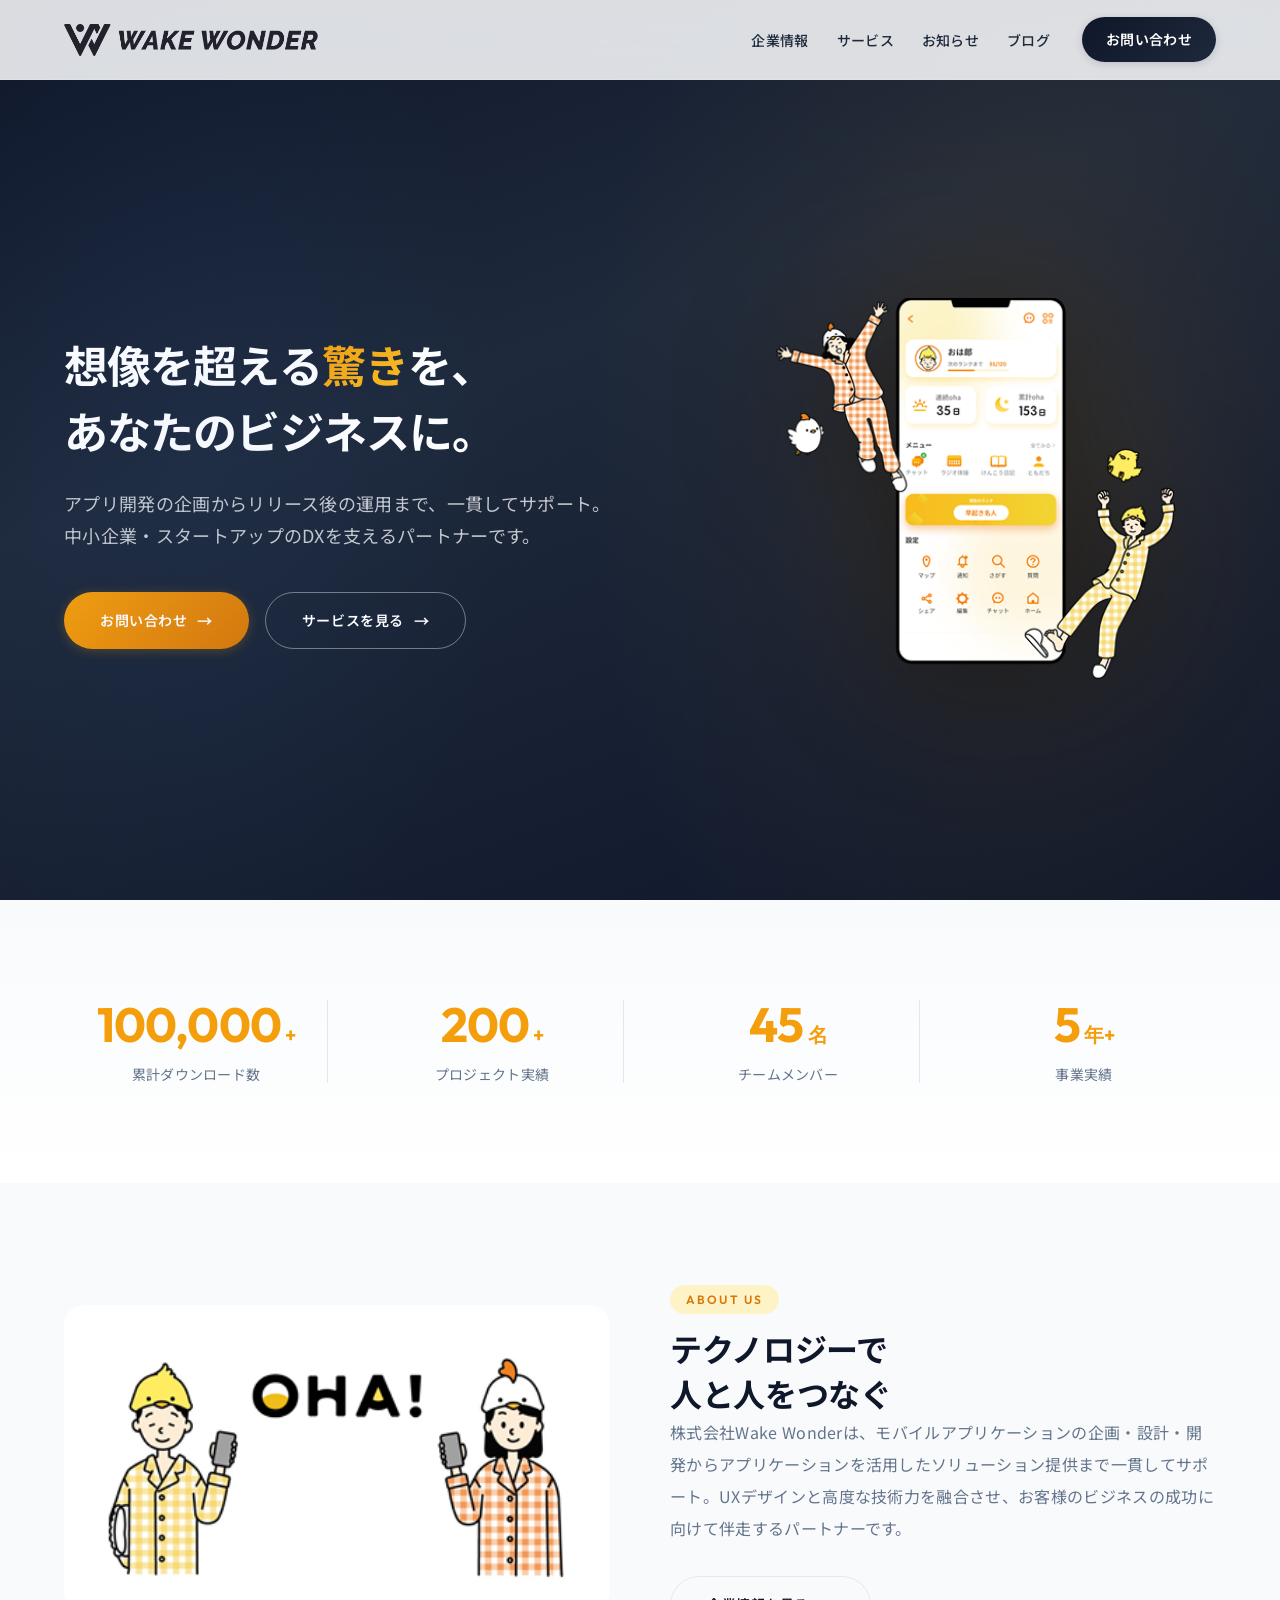
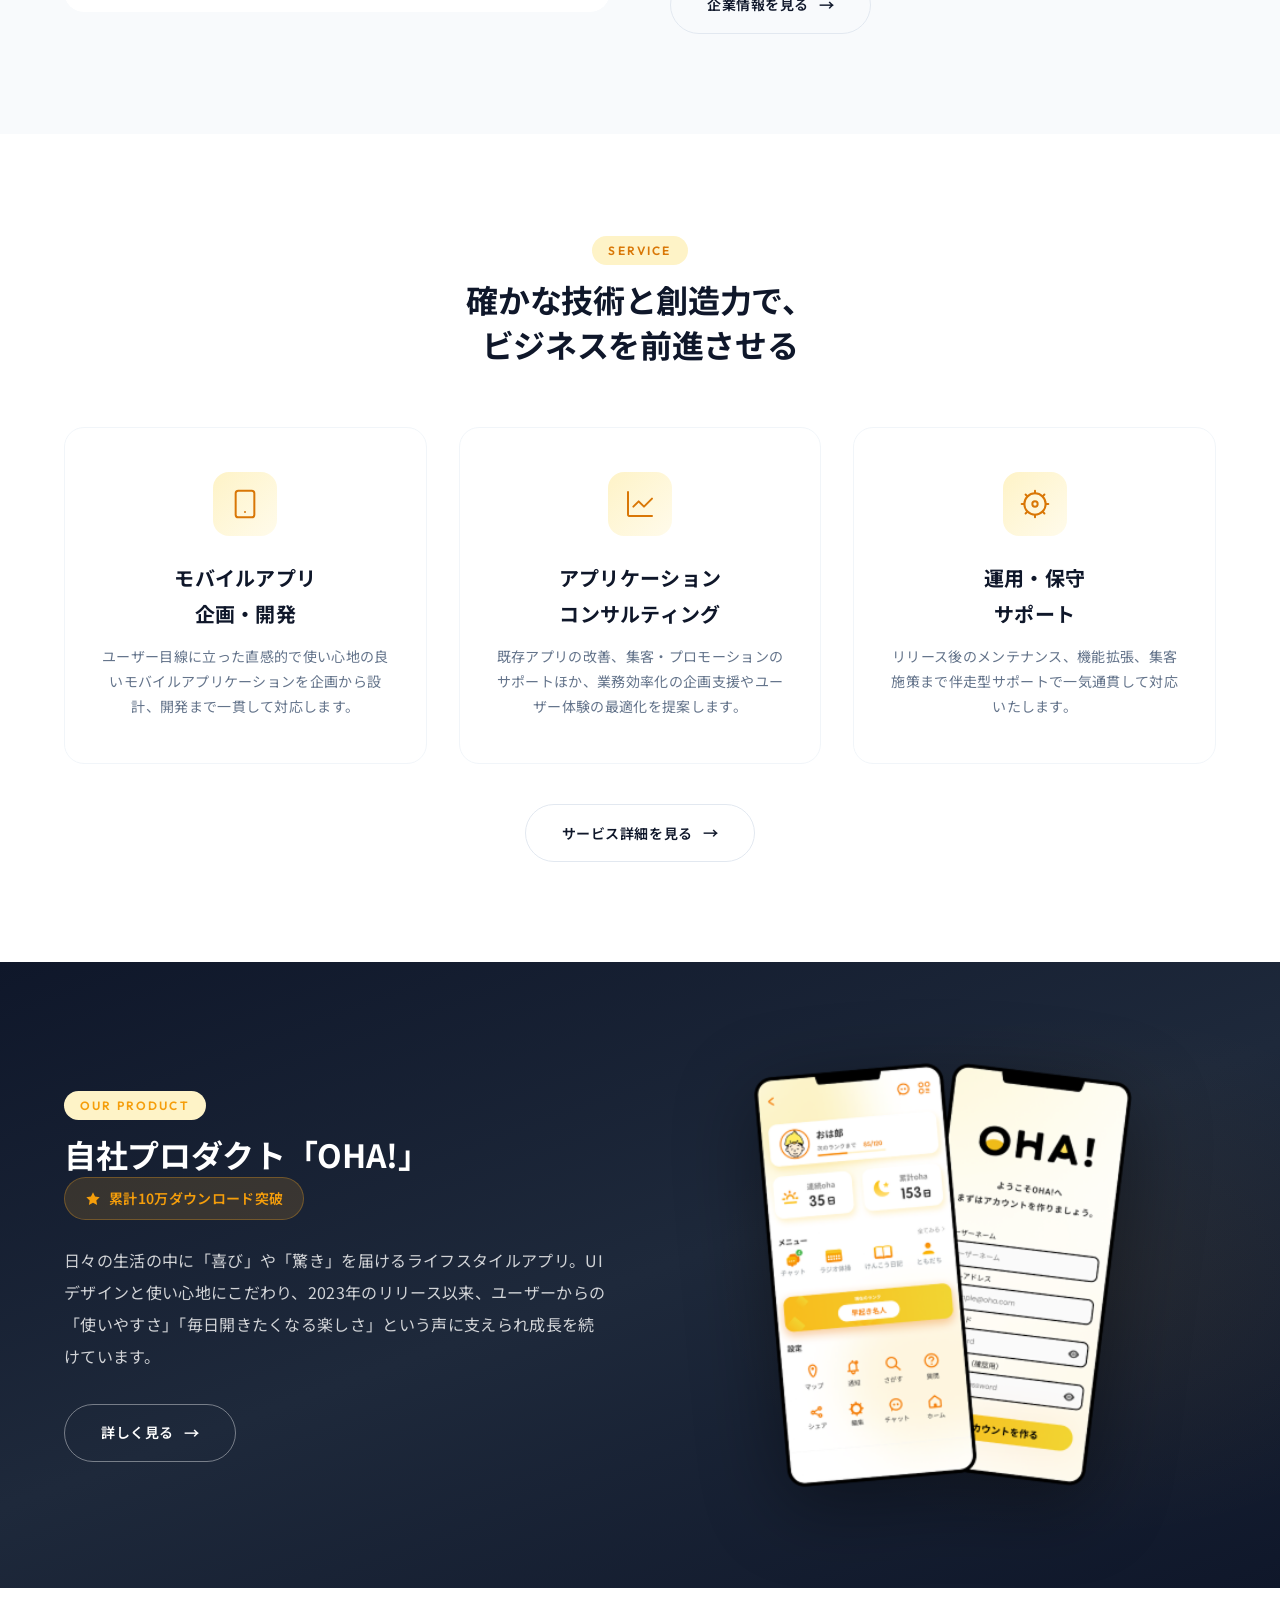
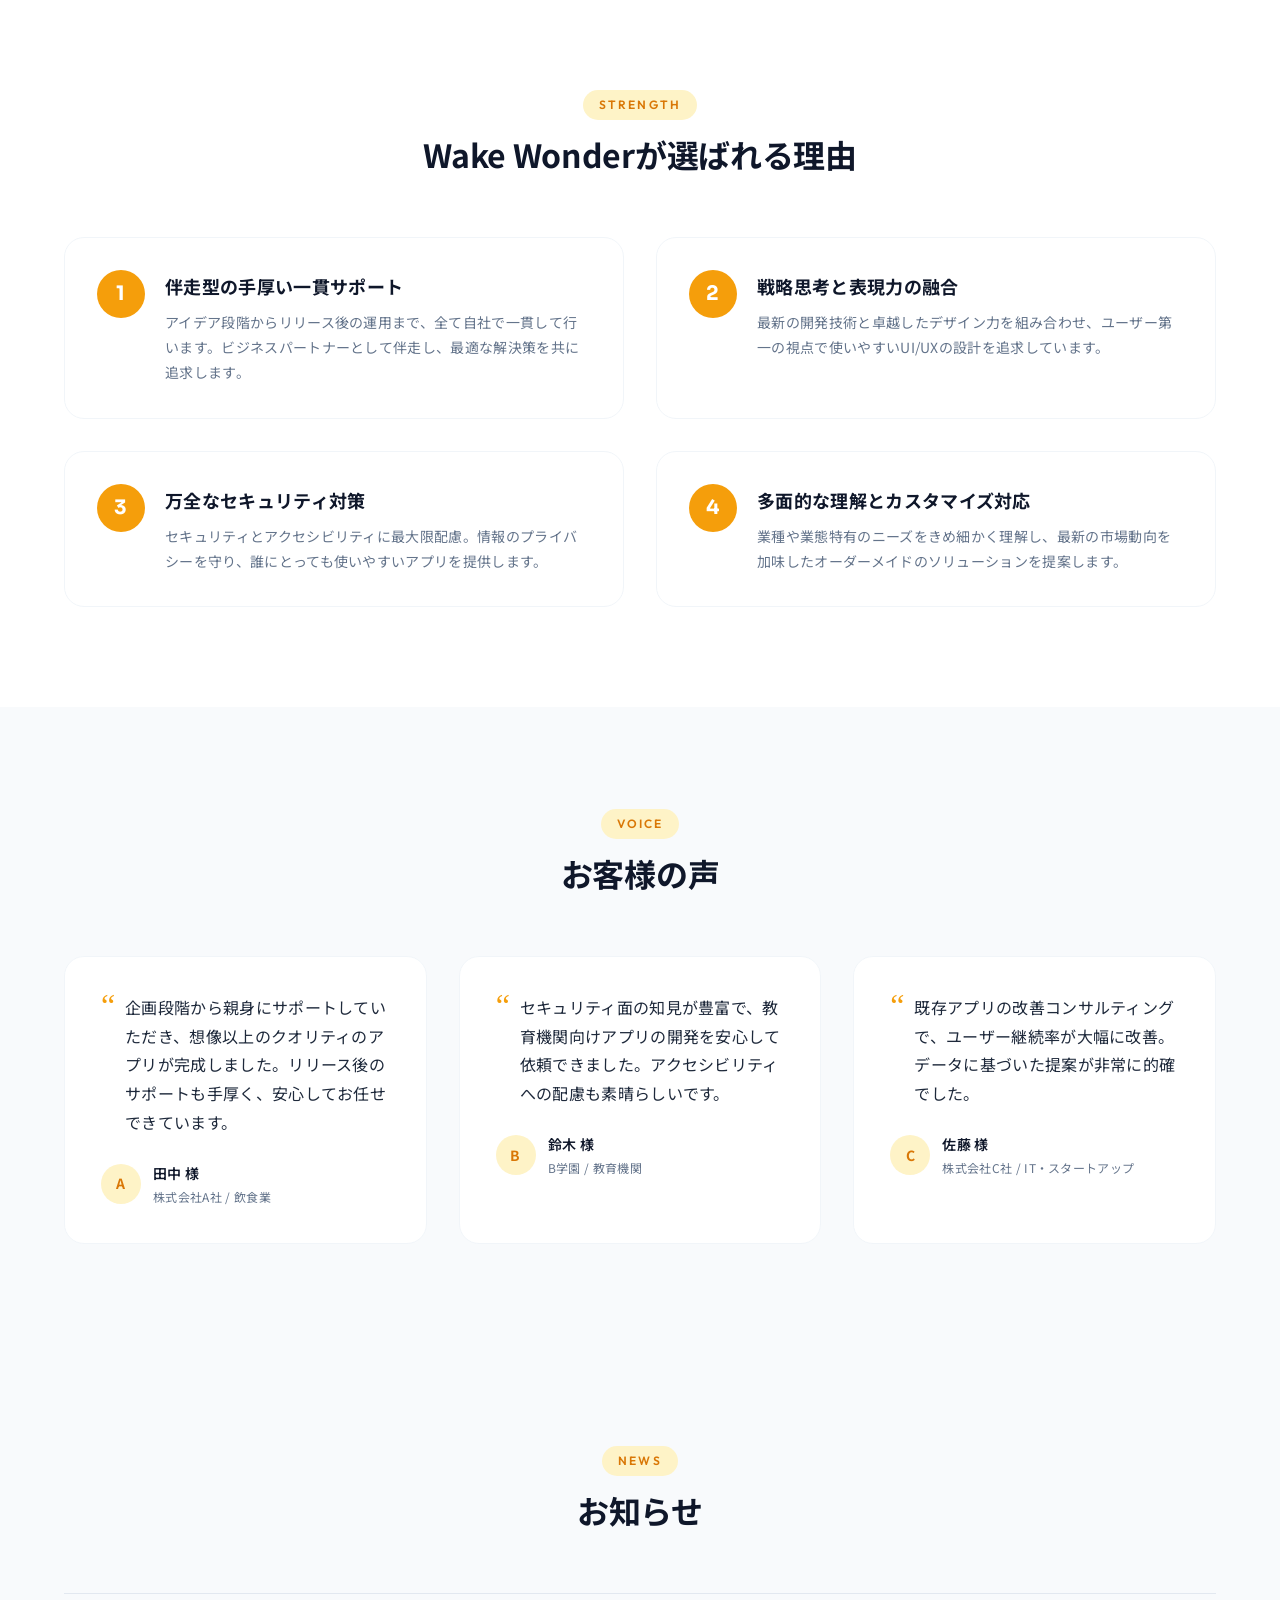
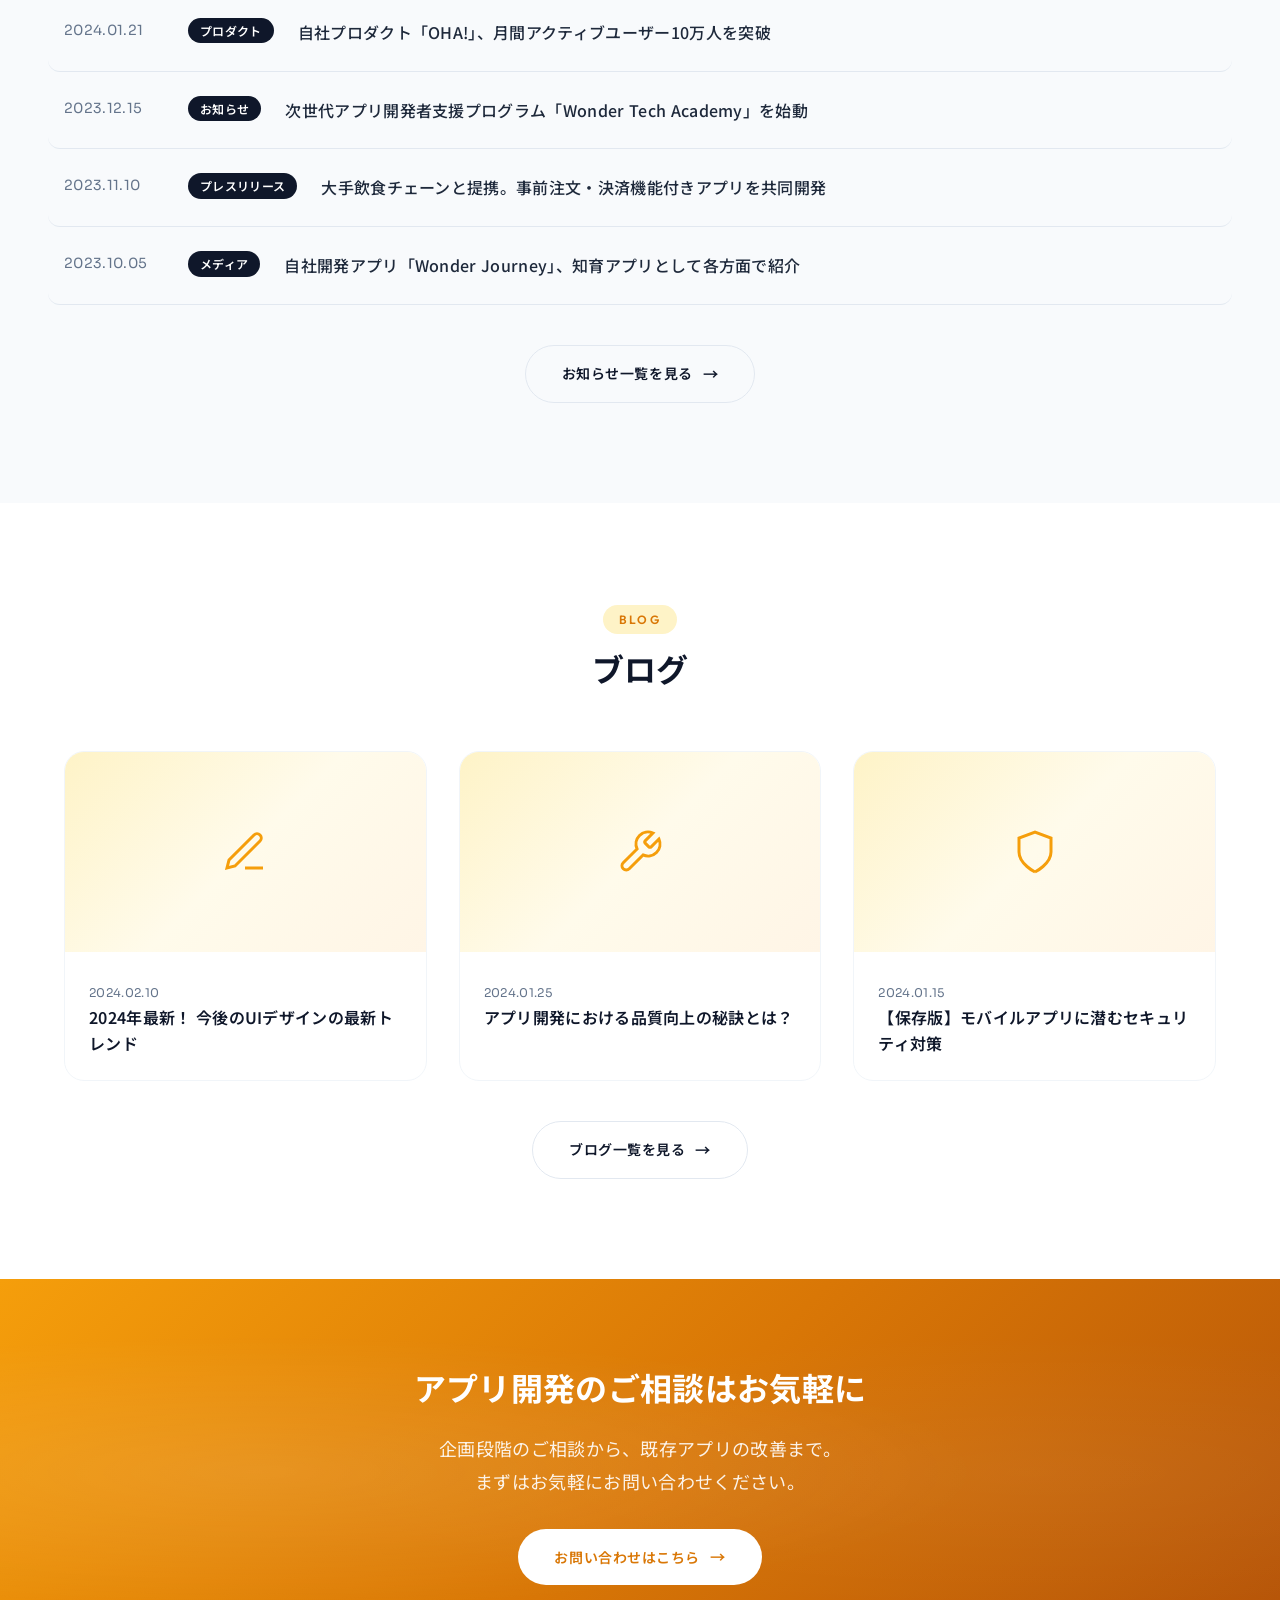
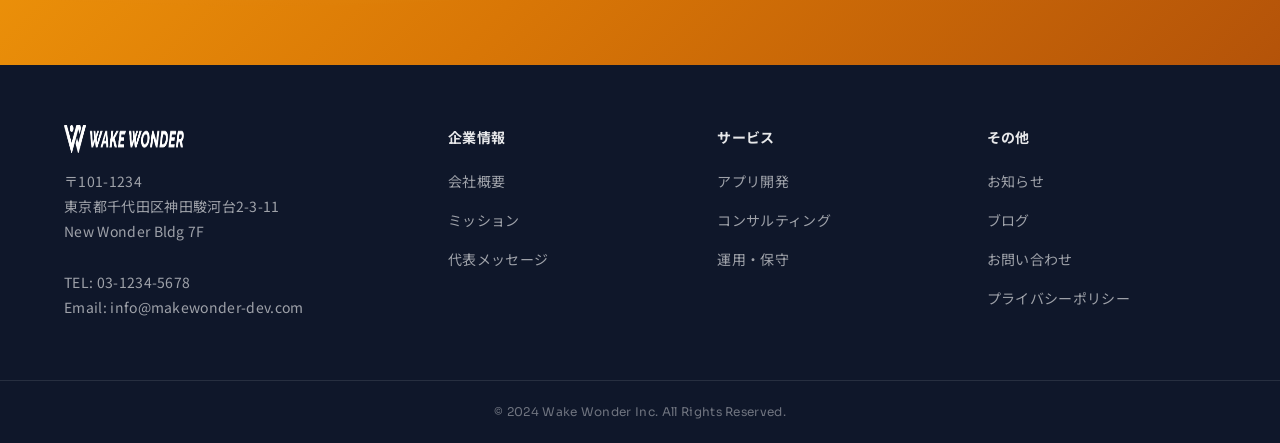
==== index.html @ 102b5c9b "Initial commit: Wake Wonder corporate site" ====
<!DOCTYPE html>
<html lang="ja">
<head>
  <meta charset="UTF-8">
  <meta name="viewport" content="width=device-width, initial-scale=1.0">
  <title>株式会社Wake Wonder | モバイルアプリの企画・開発・運用</title>
  <meta name="description" content="株式会社Wake Wonderは、UXデザインと高度な技術力を融合させ、モバイルアプリケーションの企画・開発・運用を一貫して提供します。">
  <link rel="preconnect" href="https://fonts.googleapis.com">
  <link rel="preconnect" href="https://fonts.gstatic.com" crossorigin>
  <link href="https://fonts.googleapis.com/css2?family=Outfit:wght@400;600;700&family=Sora:wght@400;600;700&family=Noto+Sans+JP:wght@400;500;700&display=swap" rel="stylesheet">
  <link rel="stylesheet" href="css/style.css">
  <link rel="icon" href="images/favicon.svg" type="image/svg+xml">
  <meta property="og:title" content="株式会社Wake Wonder | モバイルアプリの企画・開発・運用">
  <meta property="og:description" content="UXデザインと高度な技術力を融合させたモバイルアプリ開発で、ビジネスの成長と人々の暮らしに新しい価値を届けます。">
  <meta property="og:type" content="website">
  <meta property="og:image" content="images/og-image.png">
  <meta name="twitter:card" content="summary_large_image">
  <link rel="canonical" href="https://www.wakewonder.com/">
  <script type="application/ld+json">
  {
    "@context": "https://schema.org",
    "@type": "Organization",
    "name": "株式会社Wake Wonder",
    "url": "https://www.wakewonder.com",
    "logo": "https://www.wakewonder.com/images/logo.png",
    "address": {
      "@type": "PostalAddress",
      "streetAddress": "神田駿河台2-3-11 New Wonder Bldg 7F",
      "addressLocality": "千代田区",
      "addressRegion": "東京都",
      "postalCode": "101-1234",
      "addressCountry": "JP"
    },
    "telephone": "03-1234-5678",
    "email": "info@makewonder-dev.com",
    "foundingDate": "2018-04",
    "numberOfEmployees": "45"
  }
  </script>
</head>
<body>
  <div class="loading" id="loading"><div class="loading-spinner"></div></div>
  <a href="#main-content" class="skip-link">メインコンテンツへスキップ</a>

  <!-- Header -->
  <header class="header" id="header">
    <div class="header-inner">
      <a href="index.html" class="header-logo">
        <img src="images/logo.png" alt="Wake Wonder" width="120" height="32">
      </a>
      <nav class="header-nav" aria-label="メインナビゲーション">
        <ul class="header-nav__list">
          <li><a href="about.html" class="header-nav__link">企業情報</a></li>
          <li><a href="service.html" class="header-nav__link">サービス</a></li>
          <li><a href="news.html" class="header-nav__link">お知らせ</a></li>
          <li><a href="blog.html" class="header-nav__link">ブログ</a></li>
        </ul>
        <a href="contact.html" class="header-nav__contact">お問い合わせ</a>
      </nav>
      <button class="hamburger" id="hamburger" aria-label="メニューを開く" aria-expanded="false">
        <span></span>
        <span></span>
        <span></span>
      </button>
    </div>
  </header>

  <!-- Mobile Nav -->
  <div class="mobile-overlay" id="mobileOverlay"></div>
  <nav class="mobile-nav" id="mobileNav" role="navigation" aria-label="モバイルナビゲーション">
    <ul class="mobile-nav__list">
      <li><a href="index.html" class="mobile-nav__link">ホーム</a></li>
      <li><a href="about.html" class="mobile-nav__link">企業情報</a></li>
      <li><a href="service.html" class="mobile-nav__link">サービス</a></li>
      <li><a href="news.html" class="mobile-nav__link">お知らせ</a></li>
      <li><a href="blog.html" class="mobile-nav__link">ブログ</a></li>
    </ul>
    <a href="contact.html" class="mobile-nav__contact">お問い合わせ</a>
  </nav>

  <main id="main-content">
    <!-- Hero -->
    <section class="hero">
      <div class="hero-pattern"></div>
      <div class="hero-inner">
        <div class="hero-content">
          <h1 class="hero-catchcopy">
            想像を超える<span class="accent">驚き</span>を、<br class="pc-only">あなたのビジネスに。
          </h1>
          <p class="hero-description">
            アプリ開発の企画からリリース後の運用まで、一貫してサポート。<br class="pc-only">中小企業・スタートアップのDXを支えるパートナーです。
          </p>
          <div class="hero-buttons">
            <a href="contact.html" class="btn btn-primary btn-arrow">お問い合わせ</a>
            <a href="service.html" class="btn btn-outline btn-outline--white btn-arrow">サービスを見る</a>
          </div>
        </div>
        <div class="hero-visual">
          <img src="images/oha-app-screen.png" alt="OHA! アプリ画面" width="400" height="600" loading="eager">
        </div>
      </div>
    </section>

    <!-- Numbers Section -->
    <section class="numbers" aria-label="実績">
      <div class="container">
        <div class="numbers-grid fade-in">
          <div class="numbers-item">
            <div class="numbers-item__value" data-count="100000">0<span class="unit">+</span></div>
            <div class="numbers-item__label">累計ダウンロード数</div>
          </div>
          <div class="numbers-item">
            <div class="numbers-item__value" data-count="200">0<span class="unit">+</span></div>
            <div class="numbers-item__label">プロジェクト実績</div>
          </div>
          <div class="numbers-item">
            <div class="numbers-item__value" data-count="45">0<span class="unit">名</span></div>
            <div class="numbers-item__label">チームメンバー</div>
          </div>
          <div class="numbers-item">
            <div class="numbers-item__value" data-count="5">0<span class="unit">年+</span></div>
            <div class="numbers-item__label">事業実績</div>
          </div>
        </div>
      </div>
    </section>

    <!-- About Section -->
    <section class="section about-top" id="about">
      <div class="container">
        <div class="about-top__inner fade-in">
          <div class="about-top__image">
            <img src="images/oha-characters.png" alt="Wake Wonderチーム" width="560" height="400" loading="lazy">
          </div>
          <div class="about-top__content">
            <span class="section-label">About Us</span>
            <h2 class="section-title">テクノロジーで<br>人と人をつなぐ</h2>
            <p class="about-top__text">
              株式会社Wake Wonderは、モバイルアプリケーションの企画・設計・開発からアプリケーションを活用したソリューション提供まで一貫してサポート。UXデザインと高度な技術力を融合させ、お客様のビジネスの成功に向けて伴走するパートナーです。
            </p>
            <a href="about.html" class="btn btn-outline btn-arrow">企業情報を見る</a>
          </div>
        </div>
      </div>
    </section>

    <!-- Service Section -->
    <section class="section" id="service">
      <div class="container">
        <div class="section-header fade-in">
          <span class="section-label">Service</span>
          <h2 class="section-title">確かな技術と創造力で、<br>ビジネスを前進させる</h2>
        </div>
        <div class="service-cards fade-in">
          <div class="service-card">
            <div class="service-card__icon">
              <svg viewBox="0 0 24 24"><rect x="5" y="2" width="14" height="20" rx="2"/><line x1="12" y1="18" x2="12" y2="18.01"/></svg>
            </div>
            <h3 class="service-card__title">モバイルアプリ<br>企画・開発</h3>
            <p class="service-card__text">ユーザー目線に立った直感的で使い心地の良いモバイルアプリケーションを企画から設計、開発まで一貫して対応します。</p>
          </div>
          <div class="service-card">
            <div class="service-card__icon">
              <svg viewBox="0 0 24 24"><path d="M21 21H4.6c-.56 0-.84 0-1.05-.11a1 1 0 0 1-.44-.44C3 20.24 3 19.96 3 19.4V3"/><path d="m7 14 4-4 4 4 6-6"/></svg>
            </div>
            <h3 class="service-card__title">アプリケーション<br>コンサルティング</h3>
            <p class="service-card__text">既存アプリの改善、集客・プロモーションのサポートほか、業務効率化の企画支援やユーザー体験の最適化を提案します。</p>
          </div>
          <div class="service-card">
            <div class="service-card__icon">
              <svg viewBox="0 0 24 24"><path d="M12 20a8 8 0 1 0 0-16 8 8 0 0 0 0 16Z"/><path d="M12 14a2 2 0 1 0 0-4 2 2 0 0 0 0 4Z"/><path d="M12 2v2"/><path d="M12 20v2"/><path d="m4.93 4.93 1.41 1.41"/><path d="m17.66 17.66 1.41 1.41"/><path d="M2 12h2"/><path d="M20 12h2"/><path d="m6.34 17.66-1.41 1.41"/><path d="m19.07 4.93-1.41 1.41"/></svg>
            </div>
            <h3 class="service-card__title">運用・保守<br>サポート</h3>
            <p class="service-card__text">リリース後のメンテナンス、機能拡張、集客施策まで伴走型サポートで一気通貫して対応いたします。</p>
          </div>
        </div>
        <div class="page-cta fade-in">
          <a href="service.html" class="btn btn-outline btn-arrow">サービス詳細を見る</a>
        </div>
      </div>
    </section>

    <!-- Product Section (OHAI) -->
    <section class="section product" id="product">
      <div class="container">
        <div class="product-inner fade-in">
          <div class="product-content">
            <span class="section-label">Our Product</span>
            <h2 class="section-title section-title--white">自社プロダクト「OHA!」</h2>
            <div class="product-badge"><svg width="16" height="16" viewBox="0 0 24 24" fill="currentColor"><polygon points="12 2 15.09 8.26 22 9.27 17 14.14 18.18 21.02 12 17.77 5.82 21.02 7 14.14 2 9.27 8.91 8.26"/></svg> 累計10万ダウンロード突破</div>
            <p class="product-description">
              日々の生活の中に「喜び」や「驚き」を届けるライフスタイルアプリ。UIデザインと使い心地にこだわり、2023年のリリース以来、ユーザーからの「使いやすさ」「毎日開きたくなる楽しさ」という声に支えられ成長を続けています。
            </p>
            <a href="service.html" class="btn btn-outline btn-outline--white btn-arrow">詳しく見る</a>
          </div>
          <div class="product-visual">
            <img src="images/oha-app-screens.png" alt="OHA! アプリスクリーン" width="380" height="400" loading="lazy">
          </div>
        </div>
      </div>
    </section>

    <!-- Strength Section -->
    <section class="section" id="strength">
      <div class="container">
        <div class="section-header fade-in">
          <span class="section-label">Strength</span>
          <h2 class="section-title">Wake Wonderが選ばれる理由</h2>
        </div>
        <div class="strength-list fade-in">
          <div class="strength-item">
            <div class="strength-item__number">1</div>
            <div>
              <h3 class="strength-item__title">伴走型の手厚い一貫サポート</h3>
              <p class="strength-item__text">アイデア段階からリリース後の運用まで、全て自社で一貫して行います。ビジネスパートナーとして伴走し、最適な解決策を共に追求します。</p>
            </div>
          </div>
          <div class="strength-item">
            <div class="strength-item__number">2</div>
            <div>
              <h3 class="strength-item__title">戦略思考と表現力の融合</h3>
              <p class="strength-item__text">最新の開発技術と卓越したデザイン力を組み合わせ、ユーザー第一の視点で使いやすいUI/UXの設計を追求しています。</p>
            </div>
          </div>
          <div class="strength-item">
            <div class="strength-item__number">3</div>
            <div>
              <h3 class="strength-item__title">万全なセキュリティ対策</h3>
              <p class="strength-item__text">セキュリティとアクセシビリティに最大限配慮。情報のプライバシーを守り、誰にとっても使いやすいアプリを提供します。</p>
            </div>
          </div>
          <div class="strength-item">
            <div class="strength-item__number">4</div>
            <div>
              <h3 class="strength-item__title">多面的な理解とカスタマイズ対応</h3>
              <p class="strength-item__text">業種や業態特有のニーズをきめ細かく理解し、最新の市場動向を加味したオーダーメイドのソリューションを提案します。</p>
            </div>
          </div>
        </div>
      </div>
    </section>

    <!-- Testimonials Section -->
    <section class="section testimonials" aria-label="お客様の声">
      <div class="container">
        <div class="section-header fade-in">
          <span class="section-label">Voice</span>
          <h2 class="section-title">お客様の声</h2>
        </div>
        <div class="testimonial-grid fade-in">
          <div class="testimonial-card">
            <p class="testimonial-card__quote">企画段階から親身にサポートしていただき、想像以上のクオリティのアプリが完成しました。リリース後のサポートも手厚く、安心してお任せできています。</p>
            <div class="testimonial-card__author">
              <div class="testimonial-card__avatar">A</div>
              <div>
                <div class="testimonial-card__name">田中 様</div>
                <div class="testimonial-card__company">株式会社A社 / 飲食業</div>
              </div>
            </div>
          </div>
          <div class="testimonial-card">
            <p class="testimonial-card__quote">セキュリティ面の知見が豊富で、教育機関向けアプリの開発を安心して依頼できました。アクセシビリティへの配慮も素晴らしいです。</p>
            <div class="testimonial-card__author">
              <div class="testimonial-card__avatar">B</div>
              <div>
                <div class="testimonial-card__name">鈴木 様</div>
                <div class="testimonial-card__company">B学園 / 教育機関</div>
              </div>
            </div>
          </div>
          <div class="testimonial-card">
            <p class="testimonial-card__quote">既存アプリの改善コンサルティングで、ユーザー継続率が大幅に改善。データに基づいた提案が非常に的確でした。</p>
            <div class="testimonial-card__author">
              <div class="testimonial-card__avatar">C</div>
              <div>
                <div class="testimonial-card__name">佐藤 様</div>
                <div class="testimonial-card__company">株式会社C社 / IT・スタートアップ</div>
              </div>
            </div>
          </div>
        </div>
      </div>
    </section>

    <!-- News Section -->
    <section class="section section--bg-light" id="news">
      <div class="container">
        <div class="section-header fade-in">
          <span class="section-label">News</span>
          <h2 class="section-title">お知らせ</h2>
        </div>
        <div class="news-list fade-in">
          <a href="#" class="news-item">
            <time class="news-item__date" datetime="2024-01-21">2024.01.21</time>
            <span class="news-item__tag">プロダクト</span>
            <span class="news-item__title">自社プロダクト「OHA!」、月間アクティブユーザー10万人を突破</span>
          </a>
          <a href="#" class="news-item">
            <time class="news-item__date" datetime="2023-12-15">2023.12.15</time>
            <span class="news-item__tag">お知らせ</span>
            <span class="news-item__title">次世代アプリ開発者支援プログラム「Wonder Tech Academy」を始動</span>
          </a>
          <a href="#" class="news-item">
            <time class="news-item__date" datetime="2023-11-10">2023.11.10</time>
            <span class="news-item__tag">プレスリリース</span>
            <span class="news-item__title">大手飲食チェーンと提携。事前注文・決済機能付きアプリを共同開発</span>
          </a>
          <a href="#" class="news-item">
            <time class="news-item__date" datetime="2023-10-05">2023.10.05</time>
            <span class="news-item__tag">メディア</span>
            <span class="news-item__title">自社開発アプリ「Wonder Journey」、知育アプリとして各方面で紹介</span>
          </a>
        </div>
        <div class="page-cta fade-in">
          <a href="news.html" class="btn btn-outline btn-arrow">お知らせ一覧を見る</a>
        </div>
      </div>
    </section>

    <!-- Blog Section -->
    <section class="section" id="blog">
      <div class="container">
        <div class="section-header fade-in">
          <span class="section-label">Blog</span>
          <h2 class="section-title">ブログ</h2>
        </div>
        <div class="blog-grid fade-in">
          <a href="#" class="blog-card">
            <div class="blog-card__thumb">
              <div class="blog-card__thumb-placeholder"><svg viewBox="0 0 24 24"><path d="M12 20h9"/><path d="M16.5 3.5a2.12 2.12 0 0 1 3 3L7 19l-4 1 1-4Z"/></svg></div>
            </div>
            <div class="blog-card__body">
              <time class="blog-card__date" datetime="2024-02-10">2024.02.10</time>
              <h3 class="blog-card__title">2024年最新！ 今後のUIデザインの最新トレンド</h3>
            </div>
          </a>
          <a href="#" class="blog-card">
            <div class="blog-card__thumb">
              <div class="blog-card__thumb-placeholder"><svg viewBox="0 0 24 24"><path d="M14.7 6.3a1 1 0 0 0 0 1.4l1.6 1.6a1 1 0 0 0 1.4 0l3.77-3.77a6 6 0 0 1-7.94 7.94l-6.91 6.91a2.12 2.12 0 0 1-3-3l6.91-6.91a6 6 0 0 1 7.94-7.94l-3.76 3.76Z"/></svg></div>
            </div>
            <div class="blog-card__body">
              <time class="blog-card__date" datetime="2024-01-25">2024.01.25</time>
              <h3 class="blog-card__title">アプリ開発における品質向上の秘訣とは？</h3>
            </div>
          </a>
          <a href="#" class="blog-card">
            <div class="blog-card__thumb">
              <div class="blog-card__thumb-placeholder"><svg viewBox="0 0 24 24"><path d="M12 22s8-4 8-10V5l-8-3-8 3v7c0 6 8 10 8 10"/></svg></div>
            </div>
            <div class="blog-card__body">
              <time class="blog-card__date" datetime="2024-01-15">2024.01.15</time>
              <h3 class="blog-card__title">【保存版】モバイルアプリに潜むセキュリティ対策</h3>
            </div>
          </a>
        </div>
        <div class="page-cta fade-in">
          <a href="blog.html" class="btn btn-outline btn-arrow">ブログ一覧を見る</a>
        </div>
      </div>
    </section>

    <!-- CTA -->
    <section class="cta">
      <div class="container fade-in">
        <h2 class="cta__title">アプリ開発のご相談はお気軽に</h2>
        <p class="cta__text">企画段階のご相談から、既存アプリの改善まで。<br>まずはお気軽にお問い合わせください。</p>
        <a href="contact.html" class="btn btn-arrow">お問い合わせはこちら</a>
      </div>
    </section>
  </main>

  <!-- Footer -->
  <footer class="footer" aria-label="フッターナビゲーション">
    <div class="footer-inner">
      <div class="footer-brand">
        <div class="footer-brand__logo">
          <img src="images/logo.png" alt="Wake Wonder" width="120" height="32">
        </div>
        <p class="footer-brand__address">
          〒101-1234<br>
          東京都千代田区神田駿河台2-3-11<br>
          New Wonder Bldg 7F<br><br>
          TEL: 03-1234-5678<br>
          Email: info@makewonder-dev.com
        </p>
      </div>
      <div class="footer-nav">
        <h3 class="footer-nav__title">企業情報</h3>
        <ul class="footer-nav__list">
          <li><a href="about.html" class="footer-nav__link">会社概要</a></li>
          <li><a href="about.html#mission" class="footer-nav__link">ミッション</a></li>
          <li><a href="about.html#message" class="footer-nav__link">代表メッセージ</a></li>
        </ul>
      </div>
      <div class="footer-nav">
        <h3 class="footer-nav__title">サービス</h3>
        <ul class="footer-nav__list">
          <li><a href="service.html" class="footer-nav__link">アプリ開発</a></li>
          <li><a href="service.html" class="footer-nav__link">コンサルティング</a></li>
          <li><a href="service.html" class="footer-nav__link">運用・保守</a></li>
        </ul>
      </div>
      <div class="footer-nav">
        <h3 class="footer-nav__title">その他</h3>
        <ul class="footer-nav__list">
          <li><a href="news.html" class="footer-nav__link">お知らせ</a></li>
          <li><a href="blog.html" class="footer-nav__link">ブログ</a></li>
          <li><a href="contact.html" class="footer-nav__link">お問い合わせ</a></li>
          <li><a href="privacy.html" class="footer-nav__link">プライバシーポリシー</a></li>
        </ul>
      </div>
    </div>
    <div class="footer-bottom">
      <p class="footer-bottom__text">&copy; 2024 Wake Wonder Inc. All Rights Reserved.</p>
    </div>
  </footer>

  <button class="page-top" id="pageTop" aria-label="ページトップへ戻る">
    <svg width="20" height="20" viewBox="0 0 24 24" fill="none" stroke="currentColor" stroke-width="2.5" stroke-linecap="round" stroke-linejoin="round"><path d="m18 15-6-6-6 6"/></svg>
  </button>

  <script src="js/main.js"></script>
</body>
</html>
---- css/style.css ----
/* ============================================
   Wake Wonder Corporate Site - Global Styles
   ============================================ */

/* --- CSS Variables --- */
:root {
  --color-primary: #0f172a;
  --color-primary-light: #1e293b;
  --color-accent: #f59e0b;
  --color-accent-light: #fef3c7;
  --color-accent-dark: #d97706;
  --color-accent-glow: rgba(245, 158, 11, 0.15);
  --color-text: #1e293b;
  --color-text-light: #64748b;
  --color-text-white: #ffffff;
  --color-bg: #ffffff;
  --color-bg-light: #f8fafc;
  --color-bg-warm: #fffbeb;
  --color-bg-dark: #0f172a;
  --color-border: #e2e8f0;
  --color-border-light: #f1f5f9;
  --font-family: "Noto Sans JP", "Hiragino Kaku Gothic ProN", "Hiragino Sans", Meiryo, sans-serif;
  --font-family-en: "Sora", "Helvetica Neue", sans-serif;
  --font-family-display: "Outfit", var(--font-family-en);
  --font-size-xs: 0.75rem;
  --font-size-sm: 0.875rem;
  --font-size-base: 1rem;
  --font-size-md: 1.125rem;
  --font-size-lg: 1.25rem;
  --font-size-xl: 1.5rem;
  --font-size-2xl: 2rem;
  --font-size-3xl: 2.5rem;
  --font-size-4xl: 3rem;
  --max-width: 1200px;
  --header-height: 80px;
  --section-padding: 100px;
  --border-radius: 12px;
  --border-radius-lg: 20px;
  --transition: 0.35s cubic-bezier(0.4, 0, 0.2, 1);
  --transition-bounce: 0.5s cubic-bezier(0.34, 1.56, 0.64, 1);
  --shadow-sm: 0 1px 3px rgba(15, 23, 42, 0.04), 0 1px 2px rgba(15, 23, 42, 0.06);
  --shadow-md: 0 4px 6px rgba(15, 23, 42, 0.04), 0 10px 15px rgba(15, 23, 42, 0.08);
  --shadow-lg: 0 10px 25px rgba(15, 23, 42, 0.06), 0 20px 48px rgba(15, 23, 42, 0.1);
  --shadow-glow: 0 0 0 1px var(--color-accent-glow), 0 4px 24px var(--color-accent-glow);
}

/* --- Reset & Base --- */
*,
*::before,
*::after {
  margin: 0;
  padding: 0;
  box-sizing: border-box;
}

html {
  scroll-behavior: smooth;
  font-size: 16px;
}

body {
  font-family: var(--font-family);
  color: var(--color-text);
  background-color: var(--color-bg);
  line-height: 1.8;
  -webkit-font-smoothing: antialiased;
  -moz-osx-font-smoothing: grayscale;
  overflow-x: hidden;
  letter-spacing: 0.02em;
}

img {
  max-width: 100%;
  height: auto;
  display: block;
}

a {
  color: inherit;
  text-decoration: none;
  transition: var(--transition);
}

ul, ol {
  list-style: none;
}

button {
  border: none;
  background: none;
  cursor: pointer;
  font-family: inherit;
}

/* --- Skip Link --- */
.skip-link {
  position: absolute;
  top: -100%;
  left: 16px;
  background: var(--color-accent);
  color: #fff;
  padding: 12px 24px;
  border-radius: 0 0 8px 8px;
  z-index: 9999;
  font-weight: 600;
  transition: top 0.3s ease;
}
.skip-link:focus {
  top: 0;
}

/* --- Focus Visible --- */
*:focus-visible {
  outline: 3px solid var(--color-accent);
  outline-offset: 2px;
}

/* --- Utility --- */
.container {
  width: 100%;
  max-width: var(--max-width);
  margin: 0 auto;
  padding: 0 24px;
}

.section {
  padding: var(--section-padding) 0;
}

.section--bg-light {
  background-color: var(--color-bg-light);
}

.section-header {
  text-align: center;
  margin-bottom: 60px;
}

.section-label {
  display: inline-block;
  font-family: var(--font-family-display);
  font-size: var(--font-size-xs);
  font-weight: 600;
  color: var(--color-accent-dark);
  letter-spacing: 0.18em;
  text-transform: uppercase;
  margin-bottom: 12px;
  background: var(--color-accent-light);
  padding: 4px 16px;
  border-radius: 50px;
}

.section-title {
  font-size: var(--font-size-2xl);
  font-weight: 700;
  color: var(--color-primary);
  line-height: 1.4;
  letter-spacing: -0.01em;
}

.section-title--white {
  color: var(--color-text-white);
}

.pc-only { display: inline; }
.sp-only { display: none; }

.btn {
  display: inline-flex;
  align-items: center;
  justify-content: center;
  gap: 10px;
  padding: 14px 36px;
  font-size: var(--font-size-sm);
  font-weight: 600;
  border-radius: 50px;
  transition: var(--transition);
  letter-spacing: 0.04em;
  position: relative;
  overflow: hidden;
}

.btn-primary {
  background: linear-gradient(135deg, var(--color-accent) 0%, var(--color-accent-dark) 100%);
  color: var(--color-text-white);
  box-shadow: 0 2px 12px rgba(245, 158, 11, 0.25);
}

.btn-primary:hover {
  transform: translateY(-2px);
  box-shadow: 0 6px 24px rgba(245, 158, 11, 0.35);
  filter: brightness(1.05);
}

.btn-outline {
  background-color: transparent;
  color: var(--color-primary);
  border: 1.5px solid var(--color-border);
}

.btn-outline:hover {
  background-color: var(--color-primary);
  color: var(--color-text-white);
  border-color: var(--color-primary);
  transform: translateY(-2px);
  box-shadow: var(--shadow-md);
}

.btn-outline--white {
  color: var(--color-text-white);
  border-color: rgba(255, 255, 255, 0.4);
}

.btn-outline--white:hover {
  background-color: var(--color-text-white);
  color: var(--color-primary);
  border-color: var(--color-text-white);
}

.btn-arrow::after {
  content: "\2192";
  font-size: 1.1em;
  transition: transform var(--transition);
}

.btn-arrow:hover::after {
  transform: translateX(5px);
}

/* --- Loading Overlay --- */
.loading {
  position: fixed;
  top: 0;
  left: 0;
  width: 100%;
  height: 100%;
  background: var(--color-bg);
  display: flex;
  align-items: center;
  justify-content: center;
  z-index: 10000;
  transition: opacity 0.5s ease, visibility 0.5s ease;
}
.loading.hidden {
  opacity: 0;
  visibility: hidden;
}
.loading-spinner {
  width: 40px;
  height: 40px;
  border: 3px solid var(--color-border-light);
  border-top-color: var(--color-accent);
  border-radius: 50%;
  animation: spin 0.7s linear infinite;
}
@keyframes spin {
  to { transform: rotate(360deg); }
}

/* --- Page Top Button --- */
.page-top {
  position: fixed;
  bottom: 32px;
  right: 32px;
  width: 48px;
  height: 48px;
  background: var(--color-primary);
  color: var(--color-text-white);
  border-radius: 14px;
  display: flex;
  align-items: center;
  justify-content: center;
  font-size: 20px;
  z-index: 900;
  opacity: 0;
  visibility: hidden;
  transition: var(--transition);
  box-shadow: var(--shadow-lg);
  cursor: pointer;
  border: none;
  transform: translateY(16px);
}
.page-top.visible {
  opacity: 1;
  visibility: visible;
  transform: translateY(0);
}
.page-top:hover {
  background: var(--color-accent);
  transform: translateY(-4px);
  box-shadow: 0 8px 24px rgba(245, 158, 11, 0.3);
}

/* --- Header --- */
.header {
  position: fixed;
  top: 0;
  left: 0;
  width: 100%;
  height: var(--header-height);
  background-color: rgba(255, 255, 255, 0.85);
  backdrop-filter: blur(20px) saturate(180%);
  -webkit-backdrop-filter: blur(20px) saturate(180%);
  z-index: 1000;
  border-bottom: 1px solid rgba(226, 232, 240, 0.6);
  transition: var(--transition);
}

.header-inner {
  display: flex;
  align-items: center;
  justify-content: space-between;
  height: 100%;
  max-width: var(--max-width);
  margin: 0 auto;
  padding: 0 24px;
}

.header-logo img {
  height: 32px;
  width: auto;
}

.header-nav {
  display: flex;
  align-items: center;
  gap: 32px;
}

.header-nav__list {
  display: flex;
  gap: 28px;
}

.header-nav__link {
  font-size: var(--font-size-sm);
  font-weight: 500;
  color: var(--color-text);
  position: relative;
  padding: 4px 0;
}

.header-nav__link::after {
  content: "";
  position: absolute;
  bottom: 0;
  left: 0;
  width: 0;
  height: 2px;
  background-color: var(--color-accent);
  transition: width var(--transition);
}

.header-nav__link:hover::after,
.header-nav__link.active::after {
  width: 100%;
}

.header-nav__contact {
  padding: 10px 24px;
  font-size: var(--font-size-sm);
  background: linear-gradient(135deg, var(--color-primary) 0%, var(--color-primary-light) 100%);
  color: var(--color-text-white);
  border-radius: 50px;
  font-weight: 600;
  box-shadow: 0 2px 8px rgba(15, 23, 42, 0.15);
}

.header-nav__contact:hover {
  box-shadow: 0 4px 16px rgba(15, 23, 42, 0.25);
  transform: translateY(-1px);
}

/* --- Hamburger (SP) --- */
.hamburger {
  display: none;
  flex-direction: column;
  gap: 6px;
  width: 28px;
  cursor: pointer;
  z-index: 1001;
}

.hamburger span {
  display: block;
  width: 100%;
  height: 2px;
  background-color: var(--color-primary);
  transition: var(--transition);
}

.hamburger.active span:nth-child(1) {
  transform: rotate(45deg) translate(6px, 6px);
}

.hamburger.active span:nth-child(2) {
  opacity: 0;
}

.hamburger.active span:nth-child(3) {
  transform: rotate(-45deg) translate(6px, -6px);
}

/* --- Mobile Nav --- */
.mobile-nav {
  display: none;
  position: fixed;
  top: 0;
  right: -100%;
  width: 80%;
  max-width: 400px;
  height: 100vh;
  background-color: var(--color-bg);
  z-index: 999;
  padding: 100px 32px 40px;
  transition: right 0.4s ease;
  box-shadow: var(--shadow-lg);
}

.mobile-nav.open {
  right: 0;
}

.mobile-nav__list {
  display: flex;
  flex-direction: column;
  gap: 4px;
}

.mobile-nav__link {
  display: block;
  padding: 16px 0;
  font-size: var(--font-size-md);
  font-weight: 500;
  border-bottom: 1px solid var(--color-border-light);
}

.mobile-nav__contact {
  display: block;
  text-align: center;
  margin-top: 32px;
  padding: 16px;
  background-color: var(--color-accent);
  color: var(--color-text-white);
  border-radius: 50px;
  font-weight: 600;
  font-size: var(--font-size-md);
}

.mobile-overlay {
  display: none;
  position: fixed;
  top: 0;
  left: 0;
  width: 100%;
  height: 100%;
  background-color: rgba(0, 0, 0, 0.5);
  z-index: 998;
  opacity: 0;
  transition: opacity 0.3s ease;
}

.mobile-overlay.active {
  opacity: 1;
}

/* --- Hero --- */
.hero {
  position: relative;
  min-height: 100vh;
  display: flex;
  align-items: center;
  padding-top: var(--header-height);
  background: linear-gradient(160deg, #0f172a 0%, #1e293b 40%, #0f172a 100%);
  overflow: hidden;
}

.hero::before {
  content: "";
  position: absolute;
  top: -30%;
  right: -15%;
  width: 70%;
  height: 160%;
  background: radial-gradient(ellipse, rgba(245, 158, 11, 0.1) 0%, rgba(245, 158, 11, 0.03) 40%, transparent 70%);
  pointer-events: none;
}

.hero::after {
  content: "";
  position: absolute;
  bottom: -20%;
  left: -15%;
  width: 60%;
  height: 140%;
  background: radial-gradient(ellipse, rgba(59, 130, 246, 0.06) 0%, transparent 60%);
  pointer-events: none;
  animation: float-glow 10s ease-in-out infinite alternate;
}
@keyframes float-glow {
  0% { transform: translate(0, 0) scale(1); opacity: 0.6; }
  100% { transform: translate(40px, -30px) scale(1.15); opacity: 1; }
}

.hero-pattern {
  position: absolute;
  inset: 0;
  background-image:
    radial-gradient(rgba(255, 255, 255, 0.03) 1px, transparent 1px);
  background-size: 32px 32px;
  pointer-events: none;
  mask-image: radial-gradient(ellipse 80% 60% at 50% 50%, black 40%, transparent 100%);
  -webkit-mask-image: radial-gradient(ellipse 80% 60% at 50% 50%, black 40%, transparent 100%);
}

.hero-inner {
  display: flex;
  align-items: center;
  justify-content: space-between;
  gap: 60px;
  width: 100%;
  max-width: var(--max-width);
  margin: 0 auto;
  padding: 0 24px;
}

.hero-content {
  flex: 1;
  max-width: 560px;
}

.hero-catchcopy {
  font-size: clamp(1.75rem, 4vw, 2.75rem);
  font-weight: 700;
  color: var(--color-text-white);
  line-height: 1.5;
  margin-bottom: 24px;
  letter-spacing: -0.02em;
}

.hero-catchcopy .accent {
  color: var(--color-accent);
  background: linear-gradient(135deg, #f59e0b, #fbbf24);
  -webkit-background-clip: text;
  -webkit-text-fill-color: transparent;
  background-clip: text;
}

.hero-description {
  font-size: var(--font-size-md);
  color: rgba(255, 255, 255, 0.75);
  line-height: 1.8;
  margin-bottom: 40px;
}

.hero-buttons {
  display: flex;
  gap: 16px;
  flex-wrap: wrap;
}

.hero-visual {
  flex: 1;
  max-width: 480px;
  display: flex;
  justify-content: center;
  align-items: center;
}

.hero-visual img {
  width: 100%;
  max-width: 400px;
  filter: drop-shadow(0 20px 60px rgba(0, 0, 0, 0.4)) drop-shadow(0 0 80px rgba(245, 158, 11, 0.08));
  animation: float 6s ease-in-out infinite;
}
@keyframes float {
  0%, 100% { transform: translateY(0) rotate(0deg); }
  50% { transform: translateY(-14px) rotate(0.5deg); }
}

/* --- About (Top) --- */
.about-top {
  background-color: var(--color-bg-light);
}

.about-top__inner {
  display: flex;
  align-items: center;
  gap: 60px;
}

.about-top__image {
  flex: 1;
  border-radius: var(--border-radius-lg);
  overflow: hidden;
}

.about-top__image img {
  width: 100%;
  border-radius: var(--border-radius-lg);
}

.about-top__content {
  flex: 1;
}

.about-top__text {
  font-size: var(--font-size-base);
  color: var(--color-text-light);
  margin-bottom: 32px;
  line-height: 2;
}

/* --- Numbers / Counter Section --- */
.numbers {
  background-color: var(--color-bg);
  padding: 72px 0;
  position: relative;
}
.numbers::before {
  content: "";
  position: absolute;
  inset: 0;
  background: linear-gradient(180deg, var(--color-bg-light) 0%, var(--color-bg) 100%);
  pointer-events: none;
}
.numbers .container {
  position: relative;
}
.numbers-grid {
  display: grid;
  grid-template-columns: repeat(4, 1fr);
  gap: 32px;
  text-align: center;
}
.numbers-item {
  position: relative;
  padding: 24px 16px;
}
.numbers-item::after {
  content: "";
  position: absolute;
  right: 0;
  top: 20%;
  height: 60%;
  width: 1px;
  background: var(--color-border);
}
.numbers-item:last-child::after {
  display: none;
}
.numbers-item__value {
  font-family: var(--font-family-display);
  font-size: var(--font-size-4xl);
  font-weight: 700;
  color: var(--color-accent);
  line-height: 1.2;
  letter-spacing: -0.02em;
}
.numbers-item__value .unit {
  font-size: var(--font-size-lg);
  margin-left: 4px;
}
.numbers-item__label {
  font-size: var(--font-size-sm);
  color: var(--color-text-light);
  margin-top: 8px;
}

/* --- Service (Top) --- */
.service-cards {
  display: grid;
  grid-template-columns: repeat(3, 1fr);
  gap: 32px;
}

.service-card {
  background-color: var(--color-bg);
  border: 1px solid var(--color-border-light);
  border-radius: var(--border-radius-lg);
  padding: 44px 32px;
  text-align: center;
  transition: var(--transition);
  position: relative;
}

.service-card::before {
  content: "";
  position: absolute;
  top: 0;
  left: 0;
  right: 0;
  height: 3px;
  background: linear-gradient(90deg, var(--color-accent), var(--color-accent-dark));
  border-radius: var(--border-radius-lg) var(--border-radius-lg) 0 0;
  opacity: 0;
  transition: opacity var(--transition);
}

.service-card:hover {
  transform: translateY(-6px);
  box-shadow: var(--shadow-lg);
  border-color: transparent;
}

.service-card:hover::before {
  opacity: 1;
}

.service-card__icon {
  width: 64px;
  height: 64px;
  margin: 0 auto 24px;
  background: linear-gradient(135deg, var(--color-accent-light) 0%, var(--color-bg-warm) 100%);
  border-radius: 16px;
  display: flex;
  align-items: center;
  justify-content: center;
  font-size: 28px;
  transition: var(--transition);
}

.service-card:hover .service-card__icon {
  transform: scale(1.08);
}

.service-card__icon svg {
  width: 32px;
  height: 32px;
  stroke: var(--color-accent-dark);
  fill: none;
  stroke-width: 1.5;
  stroke-linecap: round;
  stroke-linejoin: round;
}

.service-card__title {
  font-size: var(--font-size-lg);
  font-weight: 700;
  color: var(--color-primary);
  margin-bottom: 12px;
}

.service-card__text {
  font-size: var(--font-size-sm);
  color: var(--color-text-light);
  line-height: 1.8;
}

/* --- Product (OHAI) --- */
.product {
  background: linear-gradient(160deg, #0f172a 0%, #1e293b 50%, #0f172a 100%);
  color: var(--color-text-white);
  position: relative;
  overflow: hidden;
}

.product::before {
  content: "";
  position: absolute;
  top: 0;
  right: 0;
  width: 50%;
  height: 100%;
  background: radial-gradient(ellipse at 70% 50%, rgba(245, 158, 11, 0.06) 0%, transparent 60%);
  pointer-events: none;
}

.product-inner {
  display: flex;
  align-items: center;
  gap: 60px;
}

.product-content {
  flex: 1;
}

.product-content .section-label {
  color: var(--color-accent);
}

.product-description {
  font-size: var(--font-size-base);
  color: rgba(255, 255, 255, 0.8);
  line-height: 2;
  margin-bottom: 32px;
}

.product-badge {
  display: inline-flex;
  align-items: center;
  gap: 8px;
  background-color: rgba(245, 166, 35, 0.15);
  border: 1px solid rgba(245, 166, 35, 0.3);
  color: var(--color-accent);
  padding: 8px 20px;
  border-radius: 50px;
  font-size: var(--font-size-sm);
  font-weight: 600;
  margin-bottom: 24px;
}

.product-visual {
  flex: 1;
  display: flex;
  justify-content: center;
}

.product-visual img {
  max-width: 380px;
  width: 100%;
  filter: drop-shadow(0 20px 40px rgba(0, 0, 0, 0.4));
}

/* --- Strength --- */
.strength-list {
  display: grid;
  grid-template-columns: repeat(2, 1fr);
  gap: 32px;
}

.strength-item {
  display: flex;
  gap: 20px;
  padding: 32px;
  background-color: var(--color-bg);
  border-radius: var(--border-radius-lg);
  border: 1px solid var(--color-border-light);
  transition: var(--transition);
}

.strength-item:hover {
  box-shadow: var(--shadow-md);
  border-color: var(--color-accent-light);
  transform: translateY(-2px);
}

.strength-item__number {
  flex-shrink: 0;
  width: 48px;
  height: 48px;
  background-color: var(--color-accent);
  color: var(--color-text-white);
  border-radius: 50%;
  display: flex;
  align-items: center;
  justify-content: center;
  font-family: var(--font-family-en);
  font-size: var(--font-size-lg);
  font-weight: 700;
}

.strength-item__title {
  font-size: var(--font-size-md);
  font-weight: 700;
  color: var(--color-primary);
  margin-bottom: 8px;
}

.strength-item__text {
  font-size: var(--font-size-sm);
  color: var(--color-text-light);
  line-height: 1.8;
}

/* --- News (Top) --- */
.news-list {
  border-top: 1px solid var(--color-border);
}

.news-item {
  display: flex;
  align-items: flex-start;
  gap: 24px;
  padding: 24px 16px;
  border-bottom: 1px solid var(--color-border);
  transition: var(--transition);
  border-radius: var(--border-radius);
  margin: 0 -16px;
}

.news-item:hover {
  background-color: var(--color-bg-light);
  border-color: transparent;
}

.news-item__date {
  flex-shrink: 0;
  font-family: var(--font-family-en);
  font-size: var(--font-size-sm);
  color: var(--color-text-light);
  min-width: 100px;
}

.news-item__tag {
  flex-shrink: 0;
  font-size: var(--font-size-xs);
  font-weight: 600;
  color: var(--color-text-white);
  background-color: var(--color-primary);
  padding: 2px 12px;
  border-radius: 50px;
}

.news-item__title {
  font-size: var(--font-size-base);
  font-weight: 500;
  flex: 1;
}

.news-item__title:hover {
  color: var(--color-accent);
}

/* --- Blog (Top) --- */
.blog-grid {
  display: grid;
  grid-template-columns: repeat(3, 1fr);
  gap: 32px;
}

.blog-card {
  border-radius: var(--border-radius-lg);
  overflow: hidden;
  background-color: var(--color-bg);
  border: 1px solid var(--color-border-light);
  transition: var(--transition);
}

.blog-card:hover {
  transform: translateY(-4px);
  box-shadow: var(--shadow-lg);
  border-color: transparent;
}

.blog-card__thumb {
  width: 100%;
  height: 200px;
  background-color: var(--color-bg-light);
  display: flex;
  align-items: center;
  justify-content: center;
  overflow: hidden;
  transition: var(--transition);
}

.blog-card:hover .blog-card__thumb {
  background-color: var(--color-accent-light);
}

.blog-card__thumb img {
  width: 100%;
  height: 100%;
  object-fit: cover;
}

.blog-card__thumb-placeholder {
  width: 100%;
  height: 100%;
  background: linear-gradient(135deg, var(--color-accent-light) 0%, var(--color-bg-warm) 50%, #fff5e6 100%);
  display: flex;
  align-items: center;
  justify-content: center;
  font-size: 48px;
  color: var(--color-accent);
  transition: var(--transition);
}

.blog-card:hover .blog-card__thumb-placeholder svg {
  transform: scale(1.1);
  transition: var(--transition);
}

.blog-card__thumb-placeholder svg {
  width: 48px;
  height: 48px;
  stroke: var(--color-accent);
  fill: none;
  stroke-width: 1.5;
}

.blog-card__body {
  padding: 24px;
}

.blog-card__date {
  font-family: var(--font-family-en);
  font-size: var(--font-size-xs);
  color: var(--color-text-light);
  margin-bottom: 8px;
}

.blog-card__title {
  font-size: var(--font-size-base);
  font-weight: 600;
  color: var(--color-primary);
  line-height: 1.6;
  display: -webkit-box;
  -webkit-line-clamp: 2;
  -webkit-box-orient: vertical;
  overflow: hidden;
}

/* --- Testimonials / Case Studies --- */
.testimonials {
  background-color: var(--color-bg-light);
}
.testimonial-grid {
  display: grid;
  grid-template-columns: repeat(3, 1fr);
  gap: 32px;
}
.testimonial-card {
  background: var(--color-bg);
  border-radius: var(--border-radius-lg);
  padding: 36px;
  border: 1px solid var(--color-border-light);
  position: relative;
  transition: var(--transition);
}

.testimonial-card:hover {
  box-shadow: var(--shadow-md);
  transform: translateY(-2px);
}
.testimonial-card__quote {
  font-size: var(--font-size-base);
  color: var(--color-text);
  line-height: 1.8;
  margin-bottom: 24px;
  position: relative;
  padding-left: 24px;
}
.testimonial-card__quote::before {
  content: "\201C";
  position: absolute;
  left: 0;
  top: -4px;
  font-size: 2rem;
  color: var(--color-accent);
  font-family: serif;
  line-height: 1;
}
.testimonial-card__author {
  display: flex;
  align-items: center;
  gap: 12px;
}
.testimonial-card__avatar {
  width: 40px;
  height: 40px;
  border-radius: 50%;
  background: var(--color-accent-light);
  display: flex;
  align-items: center;
  justify-content: center;
  font-size: var(--font-size-sm);
  font-weight: 700;
  color: var(--color-accent-dark);
}
.testimonial-card__name {
  font-size: var(--font-size-sm);
  font-weight: 600;
  color: var(--color-primary);
}
.testimonial-card__company {
  font-size: var(--font-size-xs);
  color: var(--color-text-light);
}

/* --- CTA --- */
.cta {
  background: linear-gradient(135deg, #f59e0b 0%, #d97706 50%, #b45309 100%);
  text-align: center;
  padding: 80px 24px;
  position: relative;
  overflow: hidden;
}

.cta::before {
  content: "";
  position: absolute;
  inset: 0;
  background:
    radial-gradient(ellipse at 20% 50%, rgba(255, 255, 255, 0.1) 0%, transparent 50%),
    radial-gradient(ellipse at 80% 50%, rgba(255, 255, 255, 0.05) 0%, transparent 50%);
  pointer-events: none;
}

.cta__title {
  font-size: var(--font-size-2xl);
  font-weight: 700;
  color: var(--color-text-white);
  margin-bottom: 16px;
}

.cta__text {
  font-size: var(--font-size-md);
  color: rgba(255, 255, 255, 0.9);
  margin-bottom: 32px;
}

.cta .btn {
  background-color: var(--color-text-white);
  color: var(--color-accent-dark);
}

.cta .btn:hover {
  background-color: var(--color-primary);
  color: var(--color-text-white);
}

/* --- Footer --- */
.footer {
  background-color: var(--color-bg-dark);
  color: var(--color-text-white);
  padding: 60px 0 0;
}

.footer-inner {
  display: grid;
  grid-template-columns: 1.5fr 1fr 1fr 1fr;
  gap: 40px;
  max-width: var(--max-width);
  margin: 0 auto;
  padding: 0 24px 60px;
}

.footer-brand__logo img {
  height: 28px;
  filter: brightness(0) invert(1);
  margin-bottom: 16px;
}

.footer-brand__address {
  font-size: var(--font-size-sm);
  color: rgba(255, 255, 255, 0.6);
  line-height: 1.8;
}

.footer-nav__title {
  font-size: var(--font-size-sm);
  font-weight: 700;
  margin-bottom: 16px;
  color: rgba(255, 255, 255, 0.9);
}

.footer-nav__list {
  display: flex;
  flex-direction: column;
  gap: 10px;
}

.footer-nav__link {
  font-size: var(--font-size-sm);
  color: rgba(255, 255, 255, 0.6);
}

.footer-nav__link:hover {
  color: var(--color-accent);
}

.footer-bottom {
  border-top: 1px solid rgba(255, 255, 255, 0.1);
  padding: 20px 24px;
  text-align: center;
}

.footer-bottom__text {
  font-family: var(--font-family-en);
  font-size: var(--font-size-xs);
  color: rgba(255, 255, 255, 0.4);
}

/* --- Page Header --- */
.page-header {
  padding: 160px 0 80px;
  background: linear-gradient(160deg, #0f172a 0%, #1e293b 100%);
  text-align: center;
  position: relative;
  overflow: hidden;
}

.page-header::before {
  content: "";
  position: absolute;
  top: -50%;
  left: 50%;
  transform: translateX(-50%);
  width: 120%;
  height: 200%;
  background: radial-gradient(ellipse, rgba(245, 158, 11, 0.05) 0%, transparent 50%);
  pointer-events: none;
}

.page-header__label {
  font-family: var(--font-family-display);
  font-size: var(--font-size-sm);
  color: var(--color-accent);
  letter-spacing: 0.15em;
  text-transform: uppercase;
  font-weight: 600;
  margin-bottom: 12px;
  display: block;
}

.page-header__title {
  font-size: var(--font-size-3xl);
  font-weight: 700;
  color: var(--color-text-white);
  letter-spacing: -0.01em;
}

/* --- Company Info Table --- */
.company-table {
  width: 100%;
  border-collapse: collapse;
}

.company-table tr {
  border-bottom: 1px solid var(--color-border);
}

.company-table th,
.company-table td {
  padding: 20px 24px;
  text-align: left;
  font-size: var(--font-size-base);
  vertical-align: top;
}

.company-table th {
  width: 200px;
  font-weight: 600;
  color: var(--color-primary);
  background-color: var(--color-bg-light);
}

/* --- Message --- */
.message-section {
  background-color: var(--color-bg-light);
}

.message-inner {
  max-width: 800px;
  margin: 0 auto;
}

.message-text {
  font-size: var(--font-size-base);
  line-height: 2.2;
  color: var(--color-text-light);
  margin-bottom: 24px;
}

.message-name {
  text-align: right;
  font-size: var(--font-size-md);
  font-weight: 600;
  color: var(--color-primary);
}

.message-name span {
  font-size: var(--font-size-sm);
  font-weight: 400;
  color: var(--color-text-light);
  display: block;
}

/* --- Mission --- */
.mission-list {
  max-width: 800px;
  margin: 0 auto;
  display: flex;
  flex-direction: column;
  gap: 24px;
}

.mission-item {
  display: flex;
  align-items: flex-start;
  gap: 16px;
  padding: 28px;
  background-color: var(--color-bg);
  border-radius: var(--border-radius-lg);
  border-left: 4px solid var(--color-accent);
  box-shadow: var(--shadow-sm);
  transition: var(--transition);
}

.mission-item:hover {
  box-shadow: var(--shadow-md);
  transform: translateX(4px);
}

.mission-item__icon {
  flex-shrink: 0;
  width: 40px;
  height: 40px;
  background-color: var(--color-accent);
  color: white;
  border-radius: 50%;
  display: flex;
  align-items: center;
  justify-content: center;
  font-size: 18px;
}

.mission-item__text {
  font-size: var(--font-size-base);
  line-height: 1.8;
  color: var(--color-text);
}

/* --- Service Detail --- */
.service-detail {
  display: flex;
  align-items: center;
  gap: 60px;
  margin-bottom: 80px;
}

.service-detail:nth-child(even) {
  flex-direction: row-reverse;
}

.service-detail__content {
  flex: 1;
}

.service-detail__title {
  font-size: var(--font-size-xl);
  font-weight: 700;
  color: var(--color-primary);
  margin-bottom: 16px;
}

.service-detail__text {
  font-size: var(--font-size-base);
  color: var(--color-text-light);
  line-height: 2;
  margin-bottom: 24px;
}

.service-detail__image {
  flex: 1;
  border-radius: var(--border-radius-lg);
  overflow: hidden;
  background-color: var(--color-bg-light);
  min-height: 300px;
  display: flex;
  align-items: center;
  justify-content: center;
}

.service-list {
  display: flex;
  flex-direction: column;
  gap: 8px;
}

.service-list li {
  display: flex;
  align-items: center;
  gap: 8px;
  font-size: var(--font-size-sm);
  color: var(--color-text);
}

.service-list li::before {
  content: "";
  width: 8px;
  height: 8px;
  background-color: var(--color-accent);
  border-radius: 50%;
  flex-shrink: 0;
}

/* --- Contact Form --- */
.contact-intro {
  text-align: center;
  color: var(--color-text-light);
  margin-bottom: 48px;
  max-width: 600px;
  margin-left: auto;
  margin-right: auto;
}

.contact-form {
  max-width: 700px;
  margin: 0 auto;
}

.form-group {
  margin-bottom: 24px;
}

.form-label {
  display: block;
  font-size: var(--font-size-sm);
  font-weight: 600;
  color: var(--color-primary);
  margin-bottom: 8px;
}

.form-label .required {
  color: #e74c3c;
  font-size: var(--font-size-xs);
  margin-left: 8px;
}

.form-input,
.form-textarea,
.form-select {
  width: 100%;
  padding: 14px 16px;
  font-size: var(--font-size-base);
  font-family: var(--font-family);
  border: 1px solid var(--color-border);
  border-radius: var(--border-radius);
  transition: var(--transition);
  background-color: var(--color-bg);
}

.form-input:focus,
.form-textarea:focus,
.form-select:focus {
  outline: none;
  border-color: var(--color-accent);
  box-shadow: 0 0 0 3px rgba(245, 166, 35, 0.15);
}

.form-textarea {
  resize: vertical;
  min-height: 160px;
}

.form-group--checkbox {
  margin-top: 32px;
}
.form-checkbox-label {
  display: flex;
  align-items: center;
  gap: 8px;
  font-size: var(--font-size-sm);
  color: var(--color-text);
  cursor: pointer;
}
.form-checkbox-label input[type="checkbox"] {
  width: 18px;
  height: 18px;
  accent-color: var(--color-accent);
  cursor: pointer;
  flex-shrink: 0;
}
.form-checkbox-label a {
  color: var(--color-accent);
  text-decoration: underline;
}
.form-checkbox-label a:hover {
  color: var(--color-accent-dark);
}

.form-submit {
  text-align: center;
  margin-top: 40px;
}

/* --- Breadcrumb --- */
.breadcrumb {
  padding: 16px 0;
  background-color: var(--color-bg-light);
}

.breadcrumb__list {
  display: flex;
  align-items: center;
  gap: 8px;
  font-size: var(--font-size-xs);
  color: var(--color-text-light);
}

.breadcrumb__list li + li::before {
  content: ">";
  margin-right: 8px;
}

.breadcrumb__list a:hover {
  color: var(--color-accent);
}

/* --- Blog List Page --- */
.blog-list-page .blog-grid {
  margin-bottom: 60px;
}

.blog-card__excerpt {
  font-size: var(--font-size-sm);
  color: var(--color-text-light);
  line-height: 1.7;
  margin-top: 8px;
  display: -webkit-box;
  -webkit-line-clamp: 3;
  -webkit-box-orient: vertical;
  overflow: hidden;
}

/* --- News List Page --- */
.news-list-page .news-list {
  max-width: 800px;
  margin: 0 auto;
}

/* --- Page CTA --- */
.page-cta {
  text-align: center;
  margin-top: 40px;
}

/* --- Privacy Content --- */
.privacy-content {
  max-width: 800px;
  margin: 0 auto;
}
.privacy-content > p {
  color: var(--color-text-light);
  line-height: 1.8;
  margin-bottom: 24px;
}
.privacy-content h2 {
  font-size: var(--font-size-lg);
  font-weight: 700;
  color: var(--color-primary);
  margin-bottom: 12px;
  margin-top: 40px;
}
.privacy-content ul {
  padding-left: 24px;
  color: var(--color-text-light);
  line-height: 2;
  margin-bottom: 24px;
}
.privacy-content ul li {
  list-style: disc;
}
.privacy-content .privacy-date {
  margin-top: 40px;
  text-align: right;
  color: var(--color-text-light);
}

/* --- Animations --- */
.fade-in {
  opacity: 0;
  transform: translateY(24px);
  transition: opacity 0.7s cubic-bezier(0.4, 0, 0.2, 1), transform 0.7s cubic-bezier(0.4, 0, 0.2, 1);
}

.fade-in.visible {
  opacity: 1;
  transform: translateY(0);
}

/* Stagger children inside grids */
.fade-in.visible .service-card,
.fade-in.visible .strength-item,
.fade-in.visible .blog-card,
.fade-in.visible .testimonial-card,
.fade-in.visible .numbers-item {
  animation: stagger-up 0.6s cubic-bezier(0.4, 0, 0.2, 1) both;
}

.fade-in.visible > :nth-child(1) { animation-delay: 0s; }
.fade-in.visible > :nth-child(2) { animation-delay: 0.08s; }
.fade-in.visible > :nth-child(3) { animation-delay: 0.16s; }
.fade-in.visible > :nth-child(4) { animation-delay: 0.24s; }

@keyframes stagger-up {
  from {
    opacity: 0;
    transform: translateY(20px);
  }
  to {
    opacity: 1;
    transform: translateY(0);
  }
}

/* ============================================
   Reduced Motion
   ============================================ */
@media (prefers-reduced-motion: reduce) {
  *, *::before, *::after {
    animation-duration: 0.01ms !important;
    animation-iteration-count: 1 !important;
    transition-duration: 0.01ms !important;
    scroll-behavior: auto !important;
  }
  .fade-in { opacity: 1; transform: none; }
  .hero-visual img { animation: none; }
}

/* ============================================
   Responsive
   ============================================ */
@media (max-width: 1024px) {
  .service-cards {
    grid-template-columns: repeat(2, 1fr);
  }

  .blog-grid {
    grid-template-columns: repeat(2, 1fr);
  }

  .footer-inner {
    grid-template-columns: repeat(2, 1fr);
  }

  .strength-list {
    grid-template-columns: 1fr;
  }

  .numbers-grid { grid-template-columns: repeat(2, 1fr); }
  .testimonial-grid { grid-template-columns: 1fr; }
}

@media (max-width: 768px) {
  :root {
    --section-padding: 60px;
    --header-height: 64px;
  }

  .header-nav {
    display: none;
  }

  .hamburger {
    display: flex;
  }

  .mobile-nav {
    display: block;
  }

  /* Hero */
  .hero {
    min-height: auto;
    padding: calc(var(--header-height) + 60px) 0 60px;
  }

  .hero-inner {
    flex-direction: column;
    text-align: center;
  }

  .hero-content {
    max-width: 100%;
  }

  .hero-buttons {
    justify-content: center;
  }

  .hero-visual {
    max-width: 300px;
  }

  /* About */
  .about-top__inner {
    flex-direction: column;
  }

  /* Service */
  .service-cards {
    grid-template-columns: 1fr;
  }

  .service-detail,
  .service-detail:nth-child(even) {
    flex-direction: column;
    gap: 32px;
  }

  /* Product */
  .product-inner {
    flex-direction: column;
    text-align: center;
  }

  .product-visual {
    max-width: 280px;
  }

  /* Blog */
  .blog-grid {
    grid-template-columns: 1fr;
  }

  /* News */
  .news-item {
    flex-direction: column;
    gap: 8px;
  }

  .news-item__date {
    min-width: auto;
  }

  /* Footer */
  .footer-inner {
    grid-template-columns: 1fr;
    gap: 32px;
  }

  /* Page header */
  .page-header {
    padding: 120px 0 60px;
  }

  .page-header__title {
    font-size: var(--font-size-2xl);
  }

  /* Company table */
  .company-table th,
  .company-table td {
    display: block;
    width: 100%;
    padding: 12px 16px;
  }

  .company-table th {
    padding-bottom: 4px;
  }

  /* Section title */
  .section-title {
    font-size: var(--font-size-xl);
  }

  .cta__title {
    font-size: var(--font-size-xl);
  }

  /* PC/SP visibility */
  .pc-only { display: none; }
  .sp-only { display: inline; }

  /* Numbers */
  .numbers-grid { grid-template-columns: repeat(2, 1fr); gap: 24px; }
  .numbers-item__value { font-size: var(--font-size-2xl); }

  /* Buttons */
  .cta .btn,
  .page-cta .btn,
  .form-submit .btn { width: 100%; }
  .hero-buttons .btn { width: auto; min-width: 160px; }

  /* Footer nav touch target */
  .footer-nav__link { padding: 6px 0; min-height: 44px; display: flex; align-items: center; }

  /* Mobile nav touch target */
  .mobile-nav__link { min-height: 48px; display: flex; align-items: center; }

  /* Page top button */
  .page-top { bottom: 20px; right: 20px; width: 44px; height: 44px; }
}
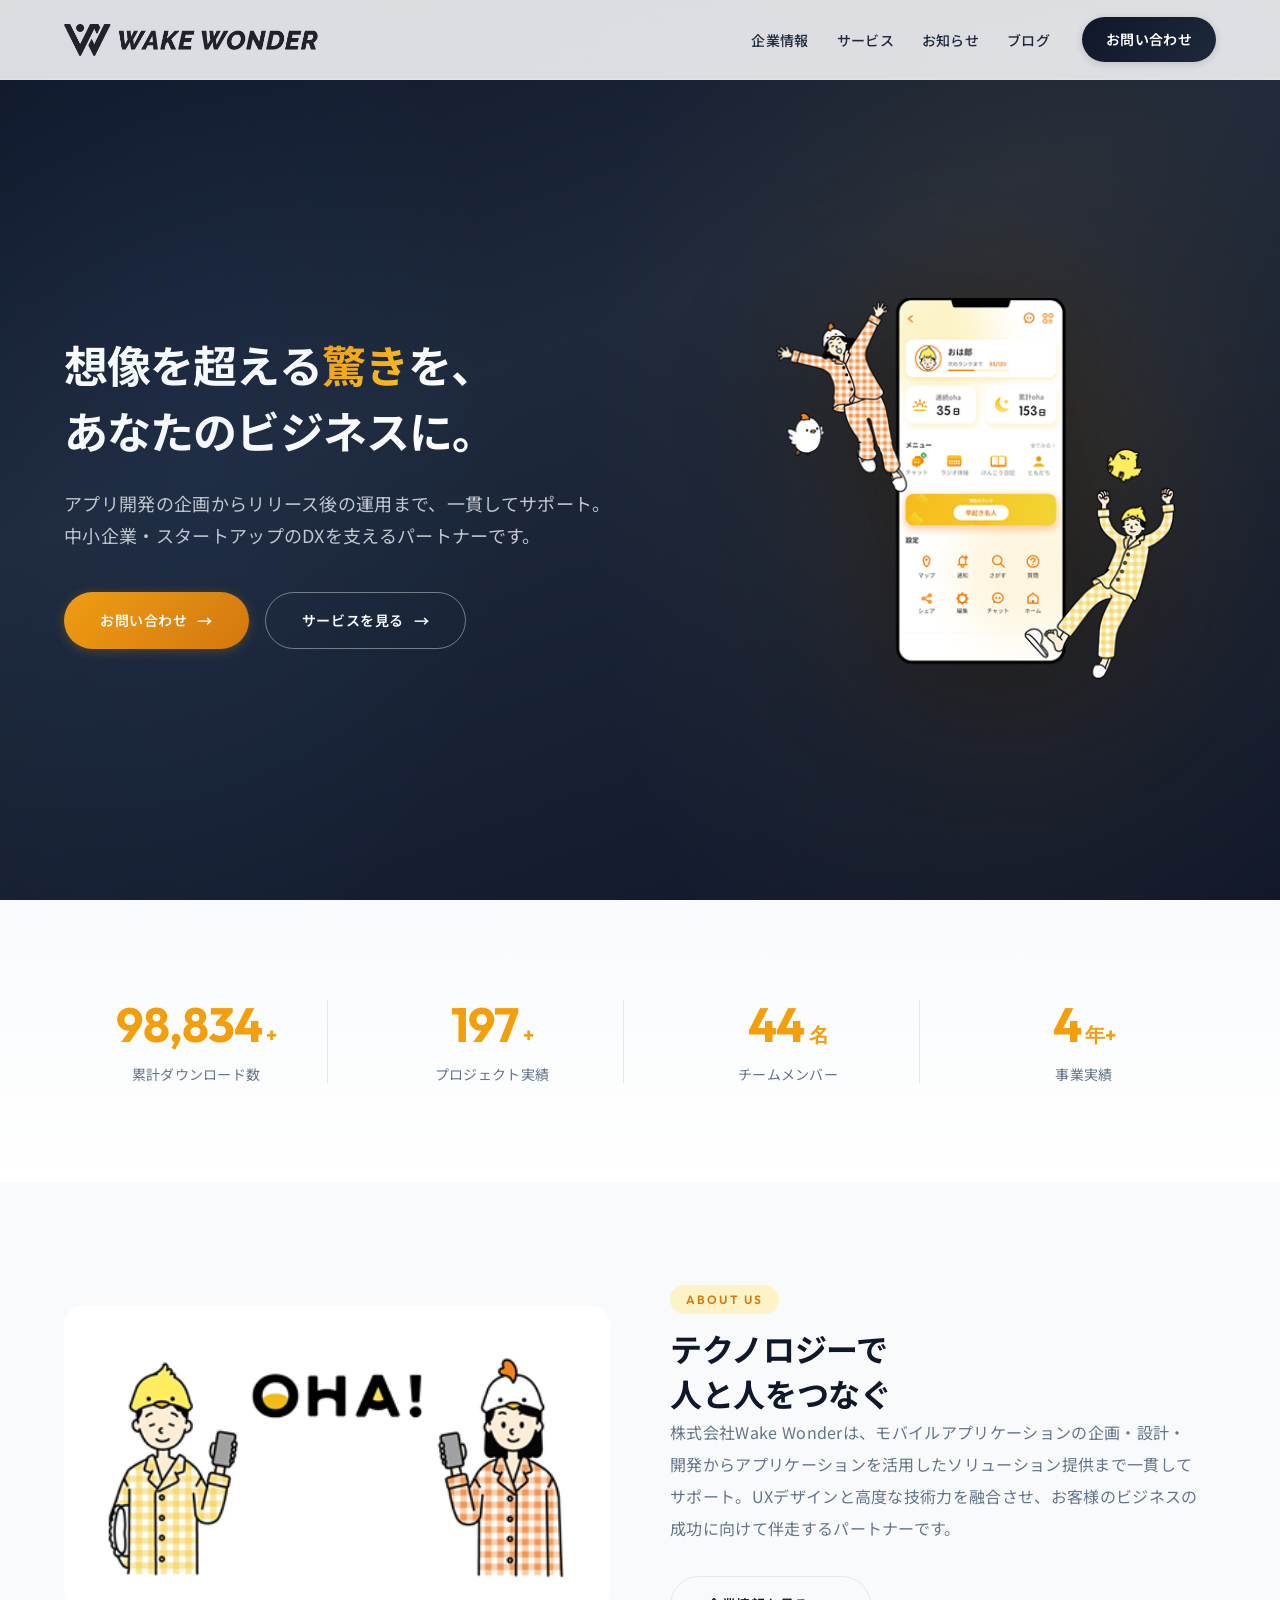
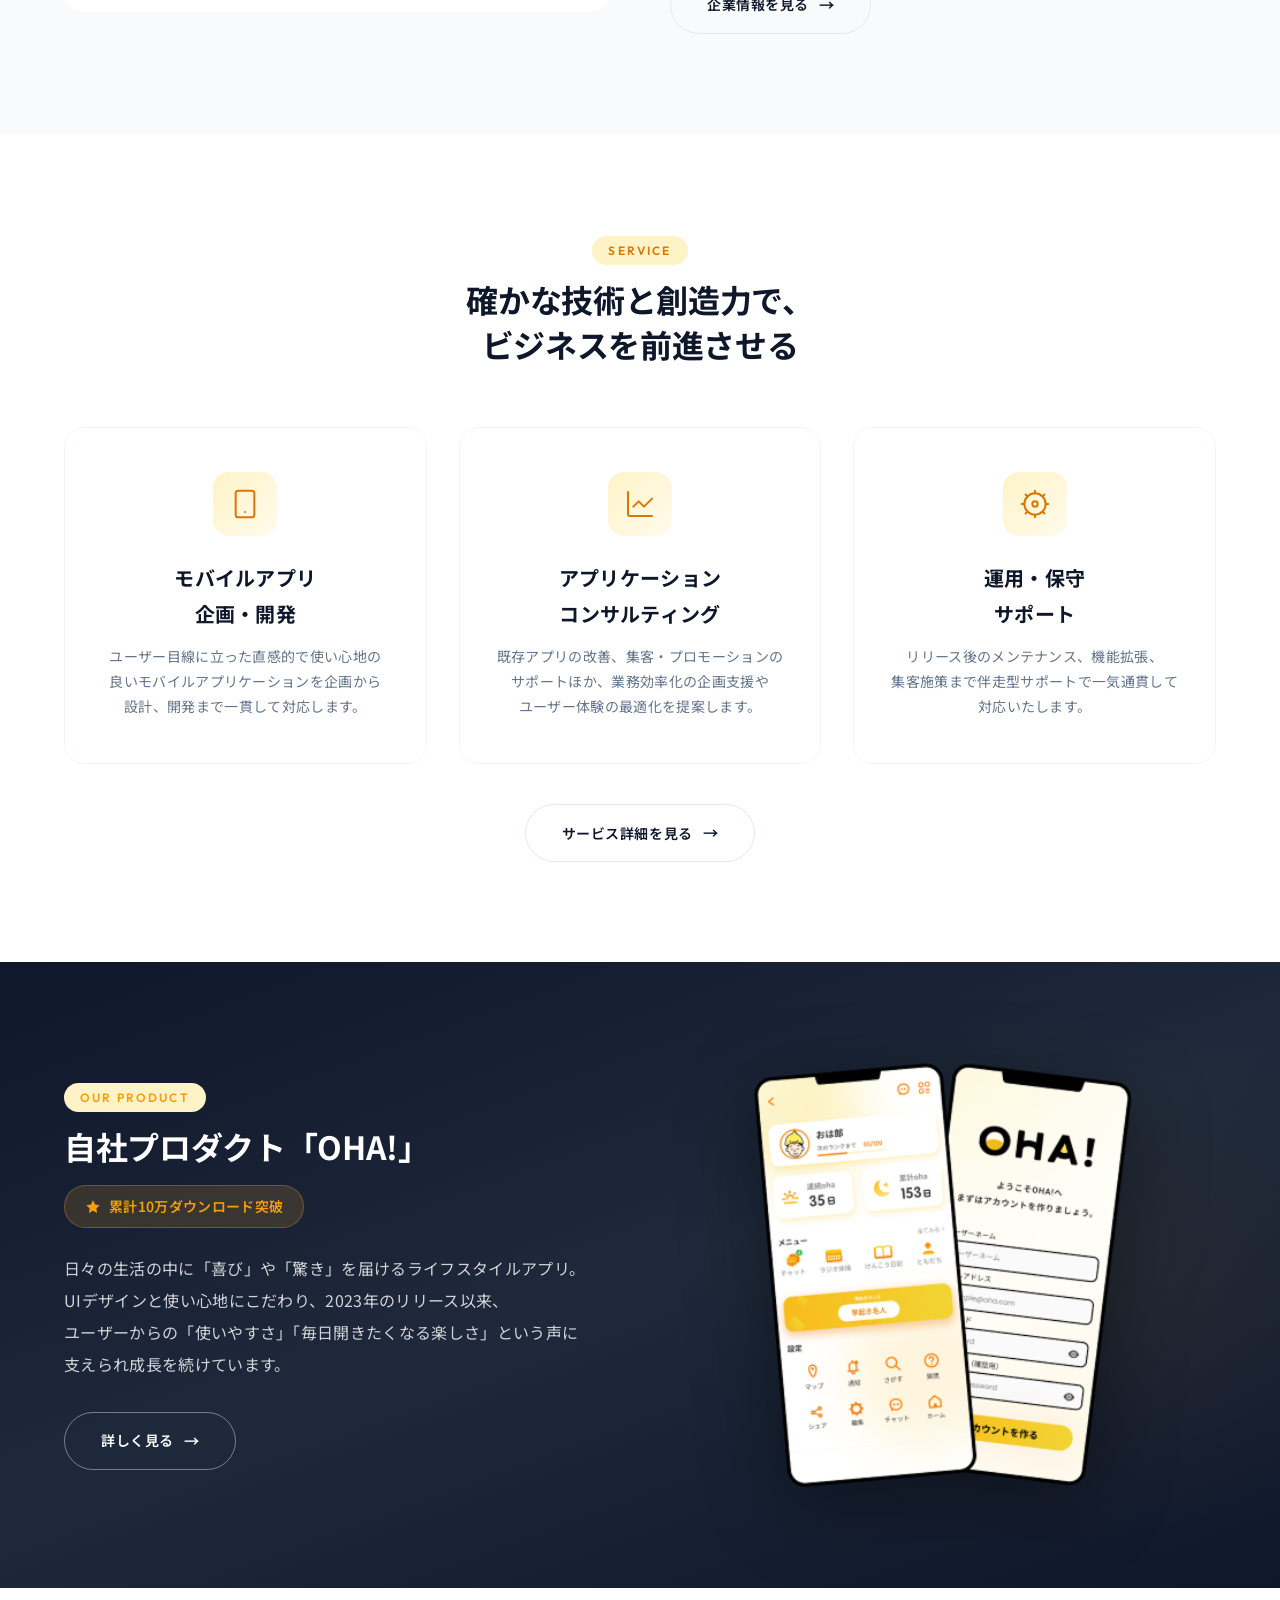
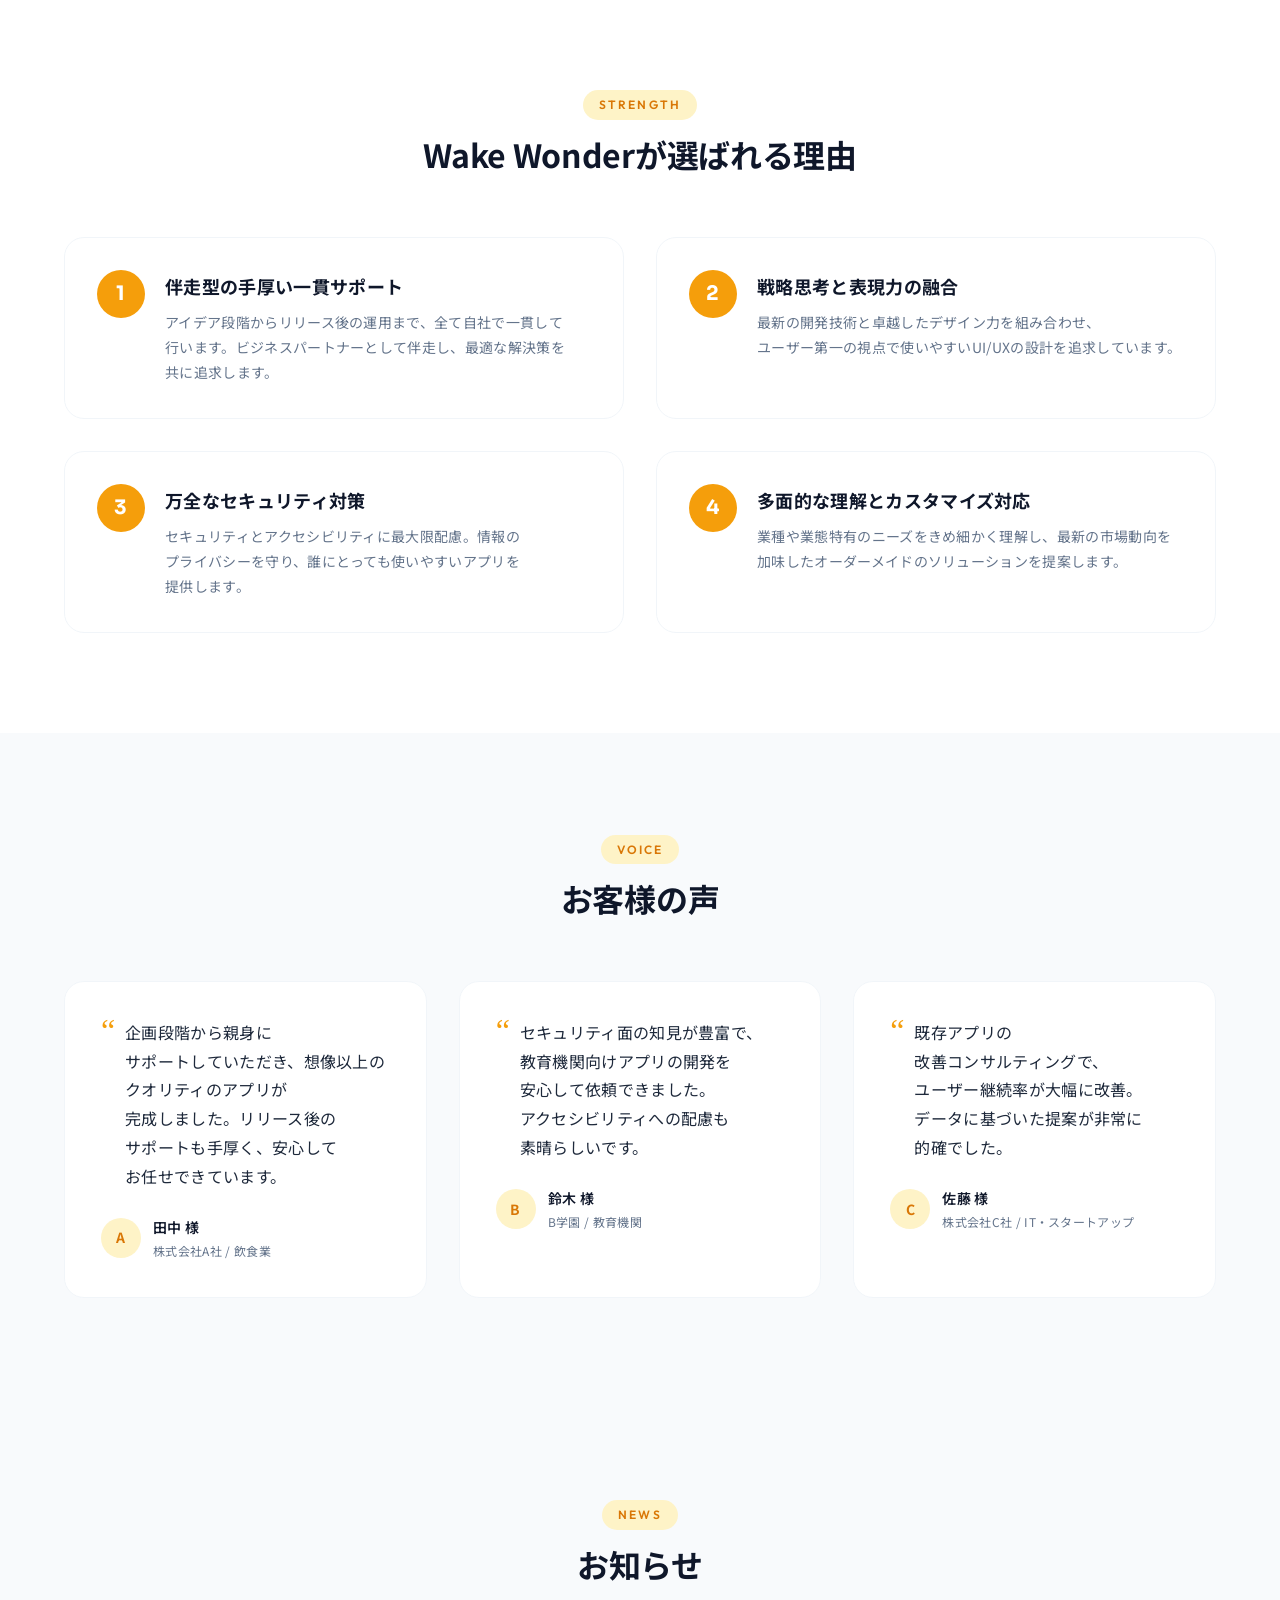
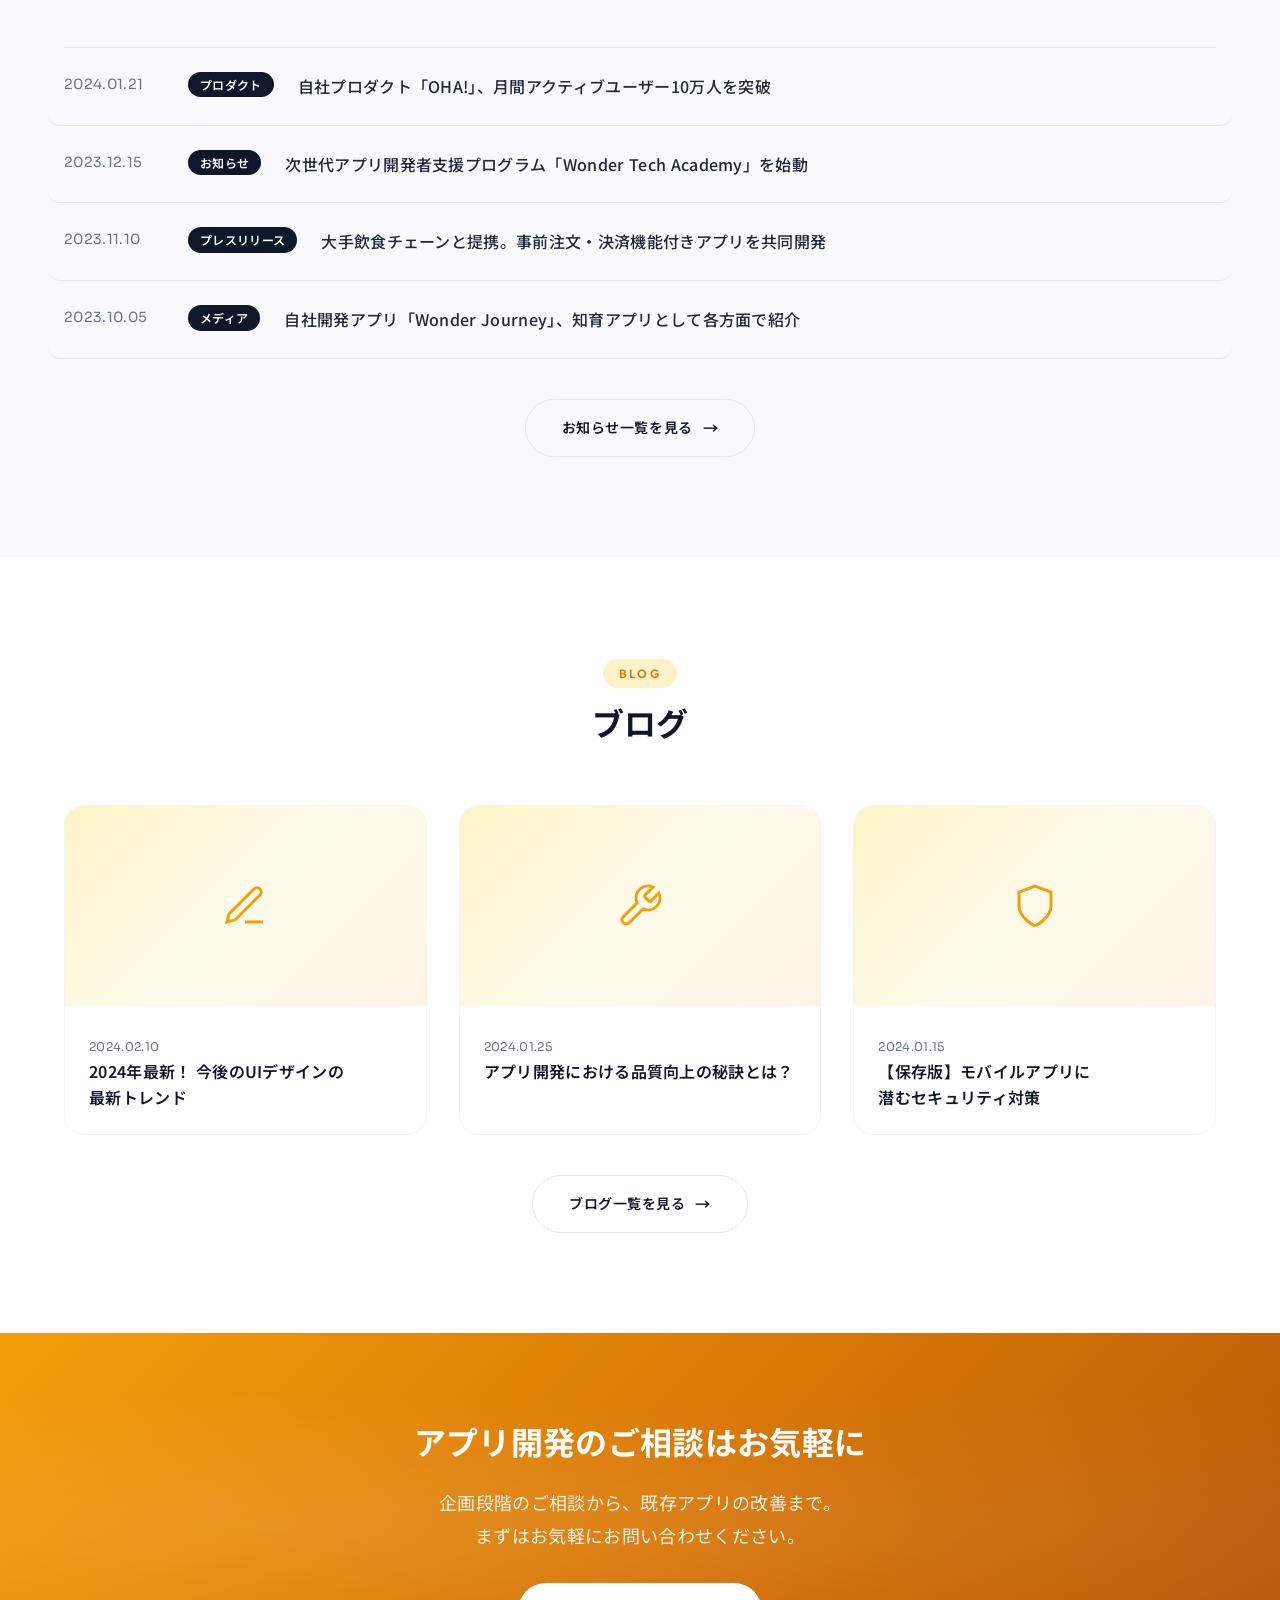
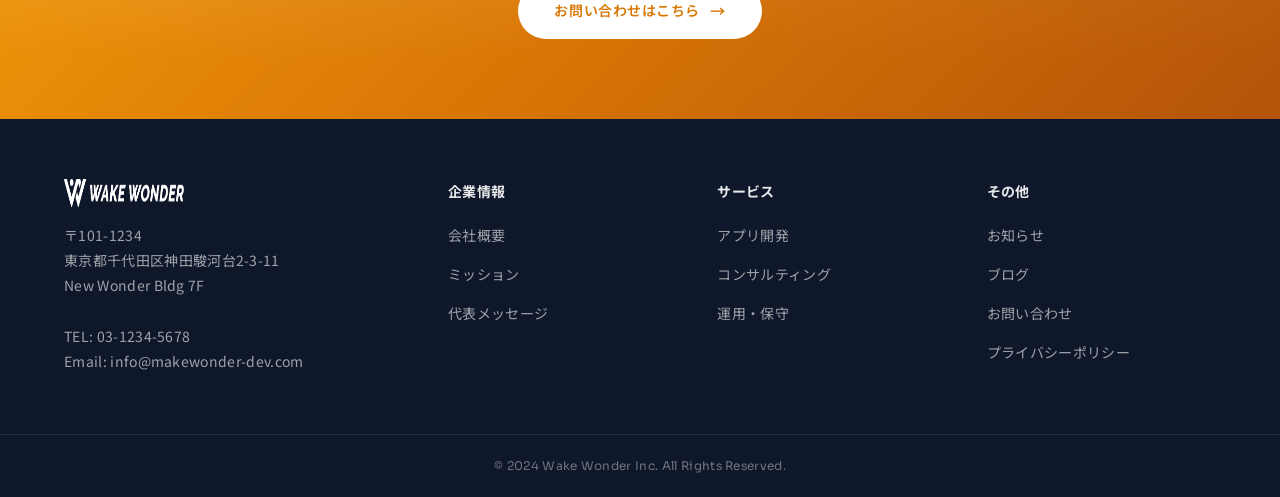
==== commit c5d9e8a4: "fix: ヒーローキャッチコピーをPC/SP両方で自然な位置で改行" ====
--- a/index.html
+++ b/index.html
@@ -85,7 +85,7 @@
       <div class="hero-inner">
         <div class="hero-content">
           <h1 class="hero-catchcopy">
-            想像を超える<span class="accent">驚き</span>を、<br class="pc-only">あなたのビジネスに。
+            想像を超える<span class="accent">驚き</span>を、<br>あなたのビジネスに。
           </h1>
           <p class="hero-description">
             アプリ開発の企画からリリース後の運用まで、一貫してサポート。<br class="pc-only">中小企業・スタートアップのDXを支えるパートナーです。
--- a/css/style.css
+++ b/css/style.css
@@ -67,6 +67,8 @@
   -moz-osx-font-smoothing: grayscale;
   overflow-x: hidden;
   letter-spacing: 0.02em;
+  overflow-wrap: break-word;
+  word-break: auto-phrase;
 }
 
 img {
@@ -798,6 +800,7 @@
   border-radius: 50px;
   font-size: var(--font-size-sm);
   font-weight: 600;
+  margin-top: 16px;
   margin-bottom: 24px;
 }
 
@@ -1682,6 +1685,18 @@
     gap: 32px;
   }
 
+  .service-detail__image {
+    min-height: 120px;
+    padding: 24px;
+    flex: none;
+    width: 100%;
+  }
+
+  .service-detail__image svg {
+    width: 56px;
+    height: 56px;
+  }
+
   /* Product */
   .product-inner {
     flex-direction: column;
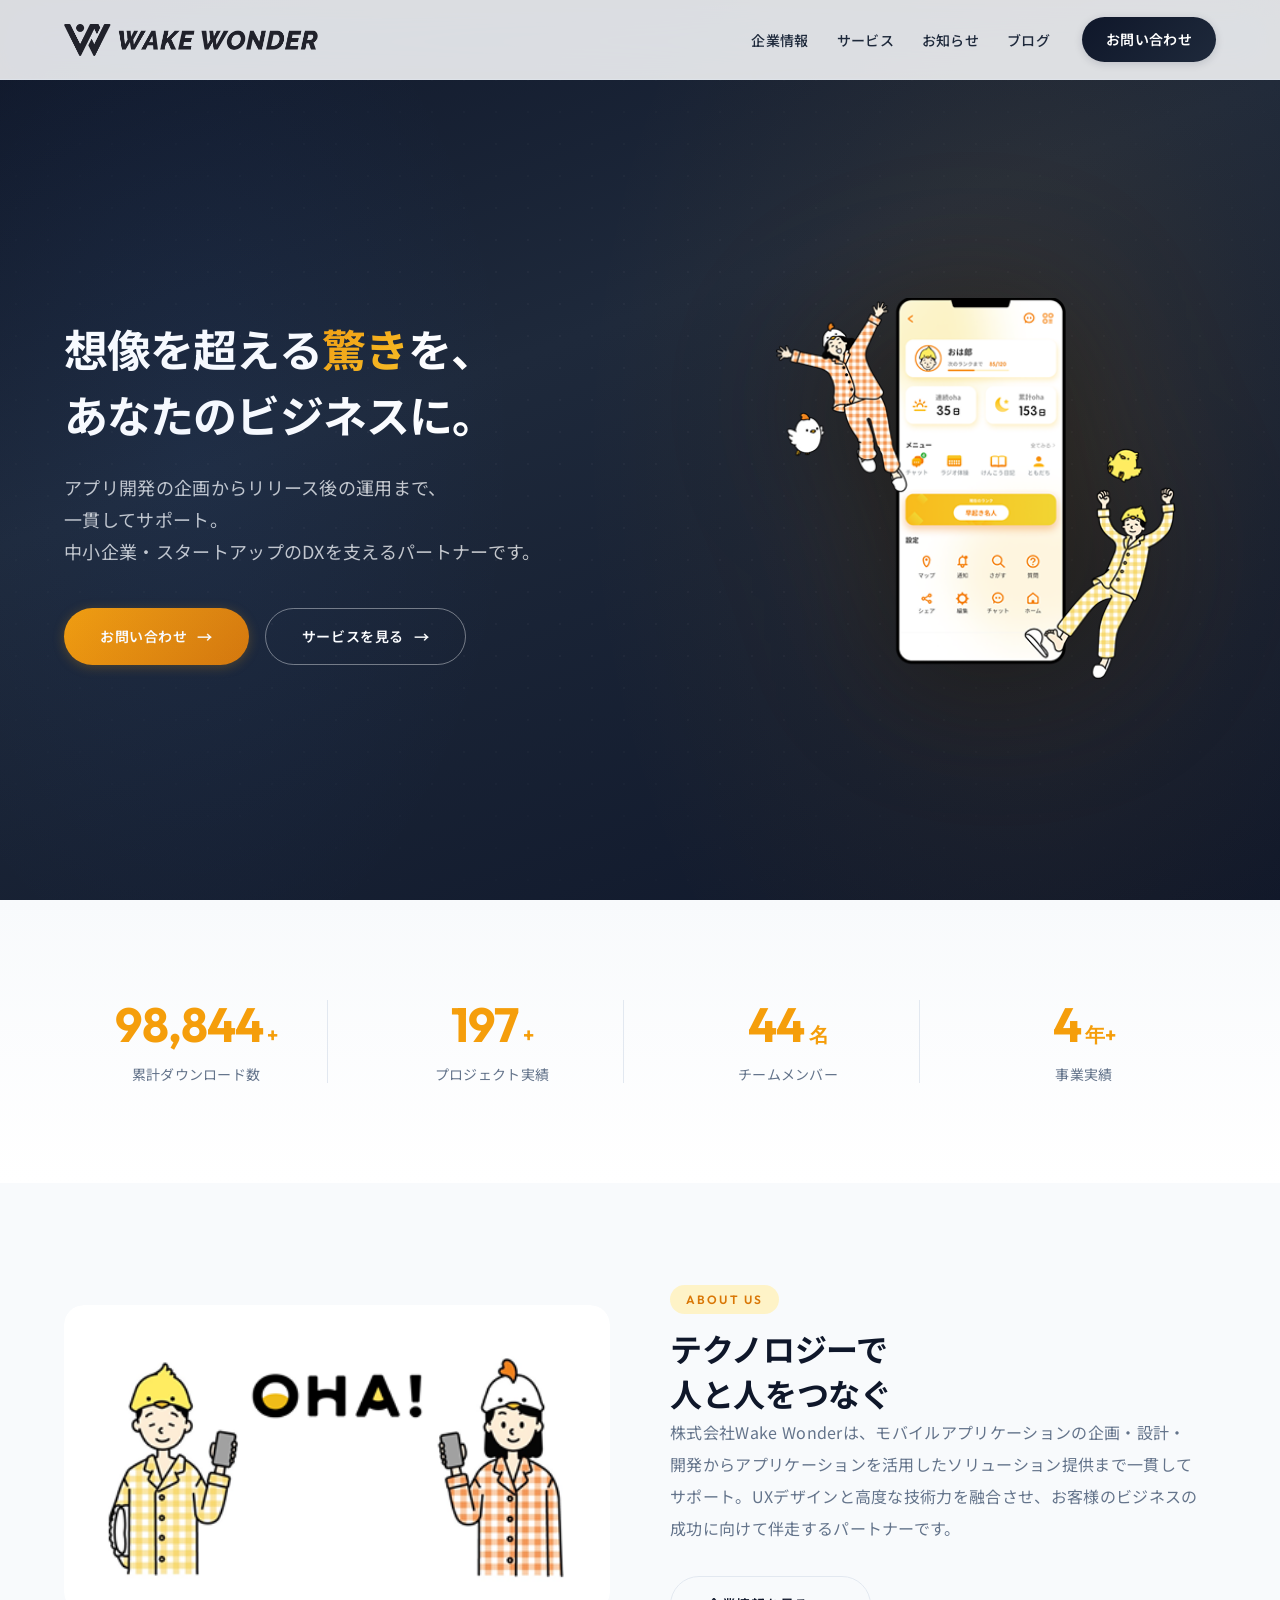
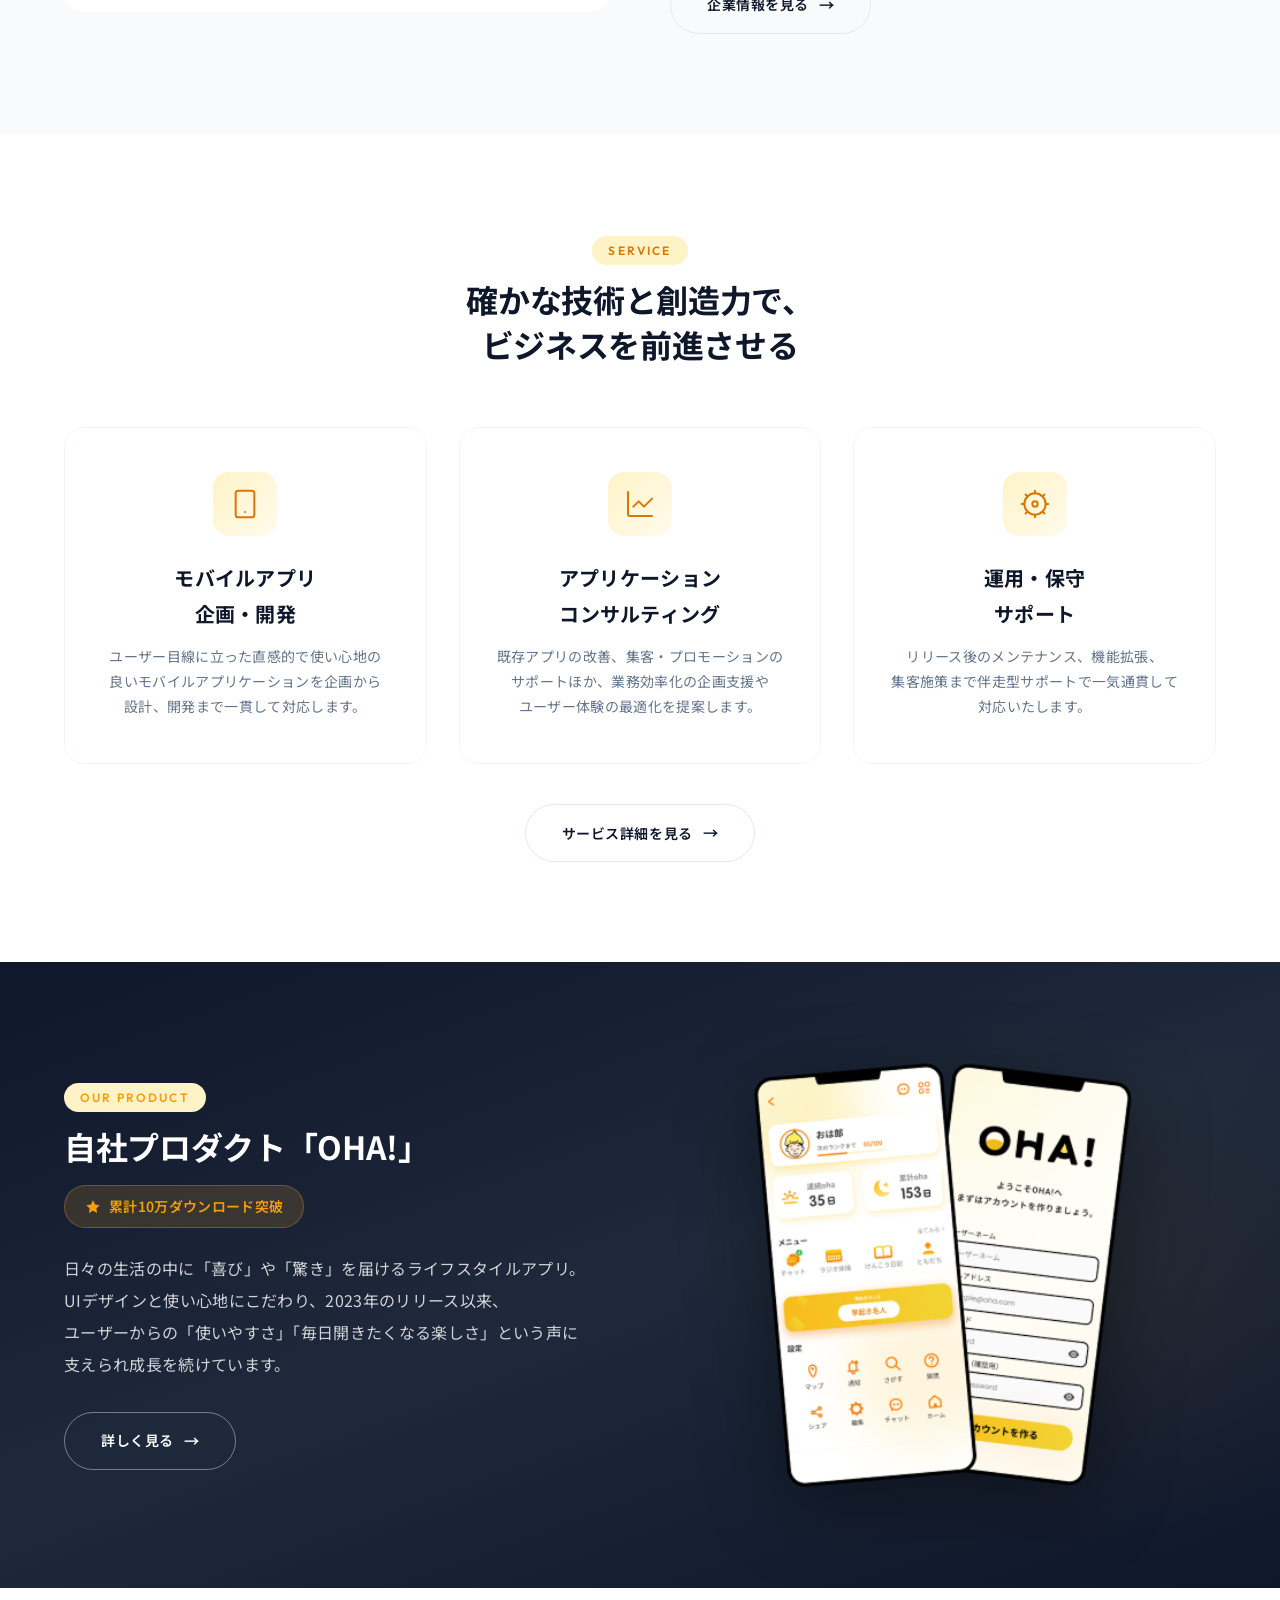
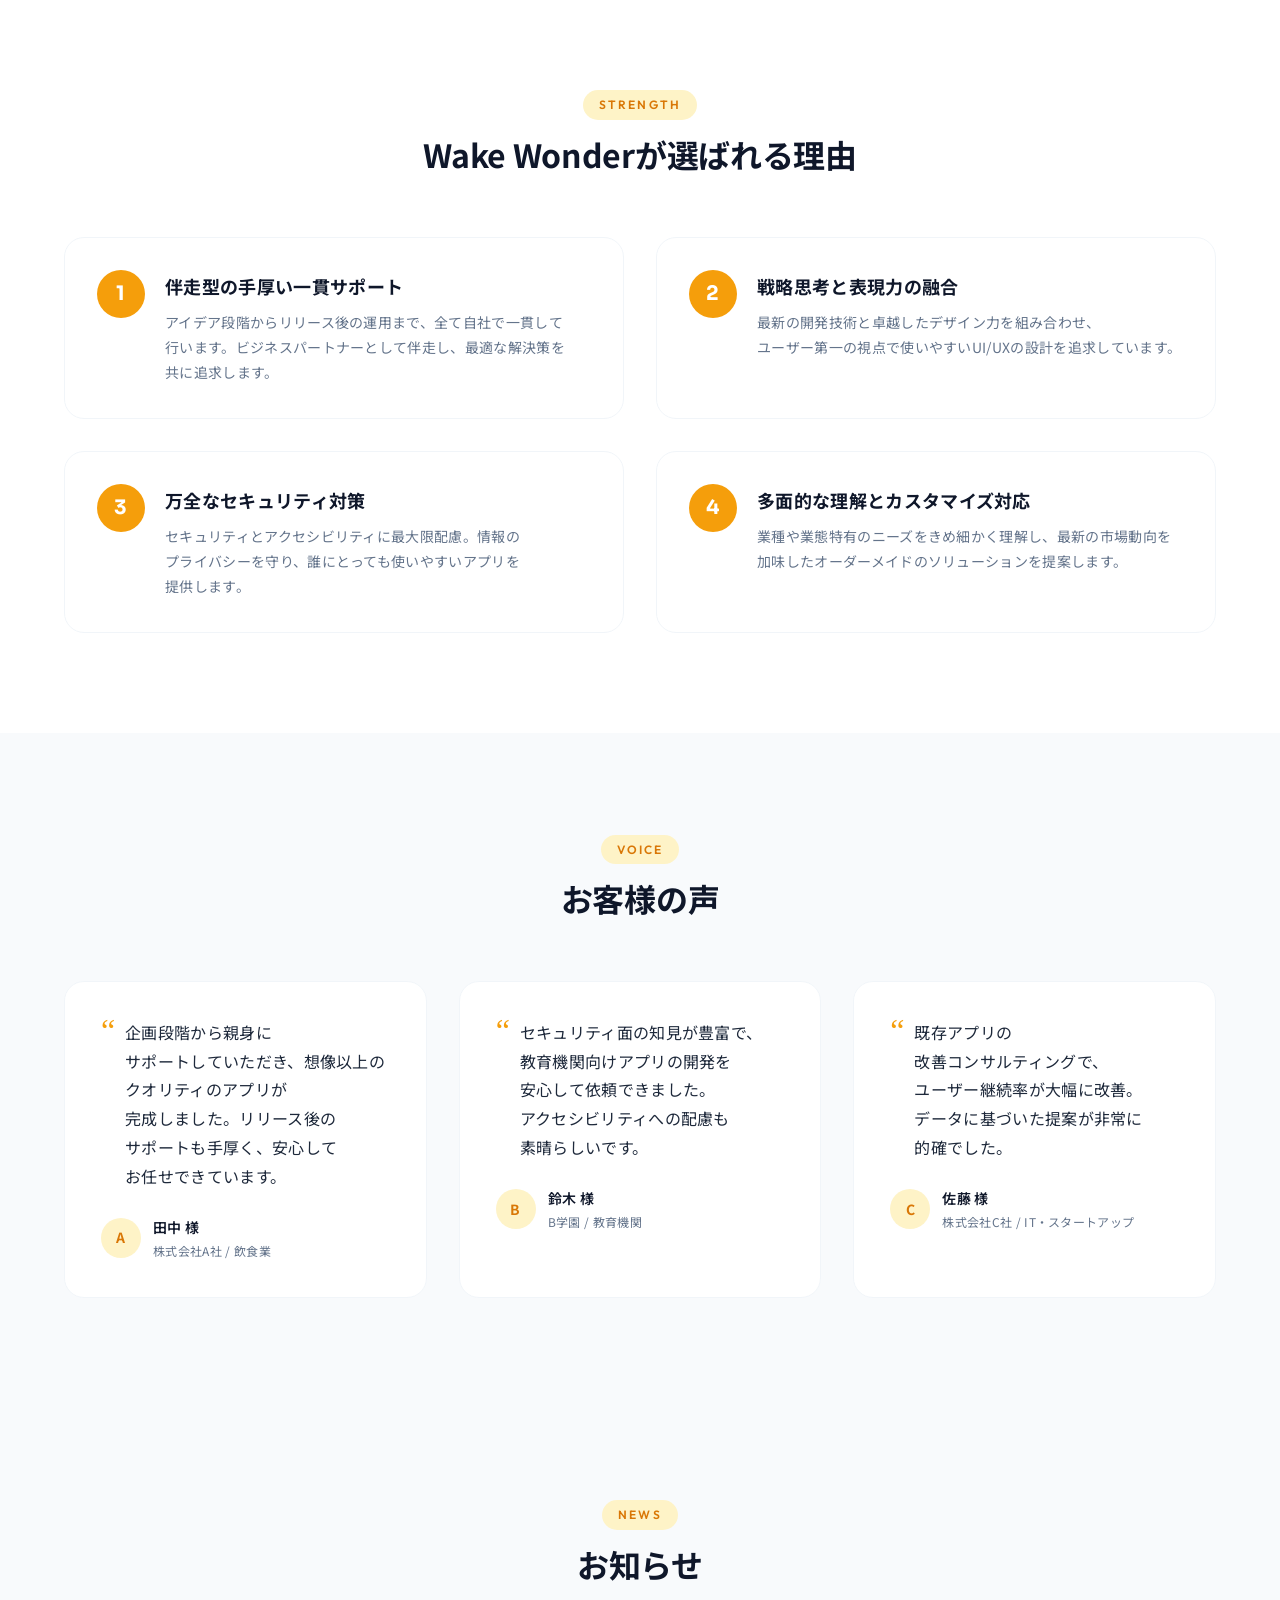
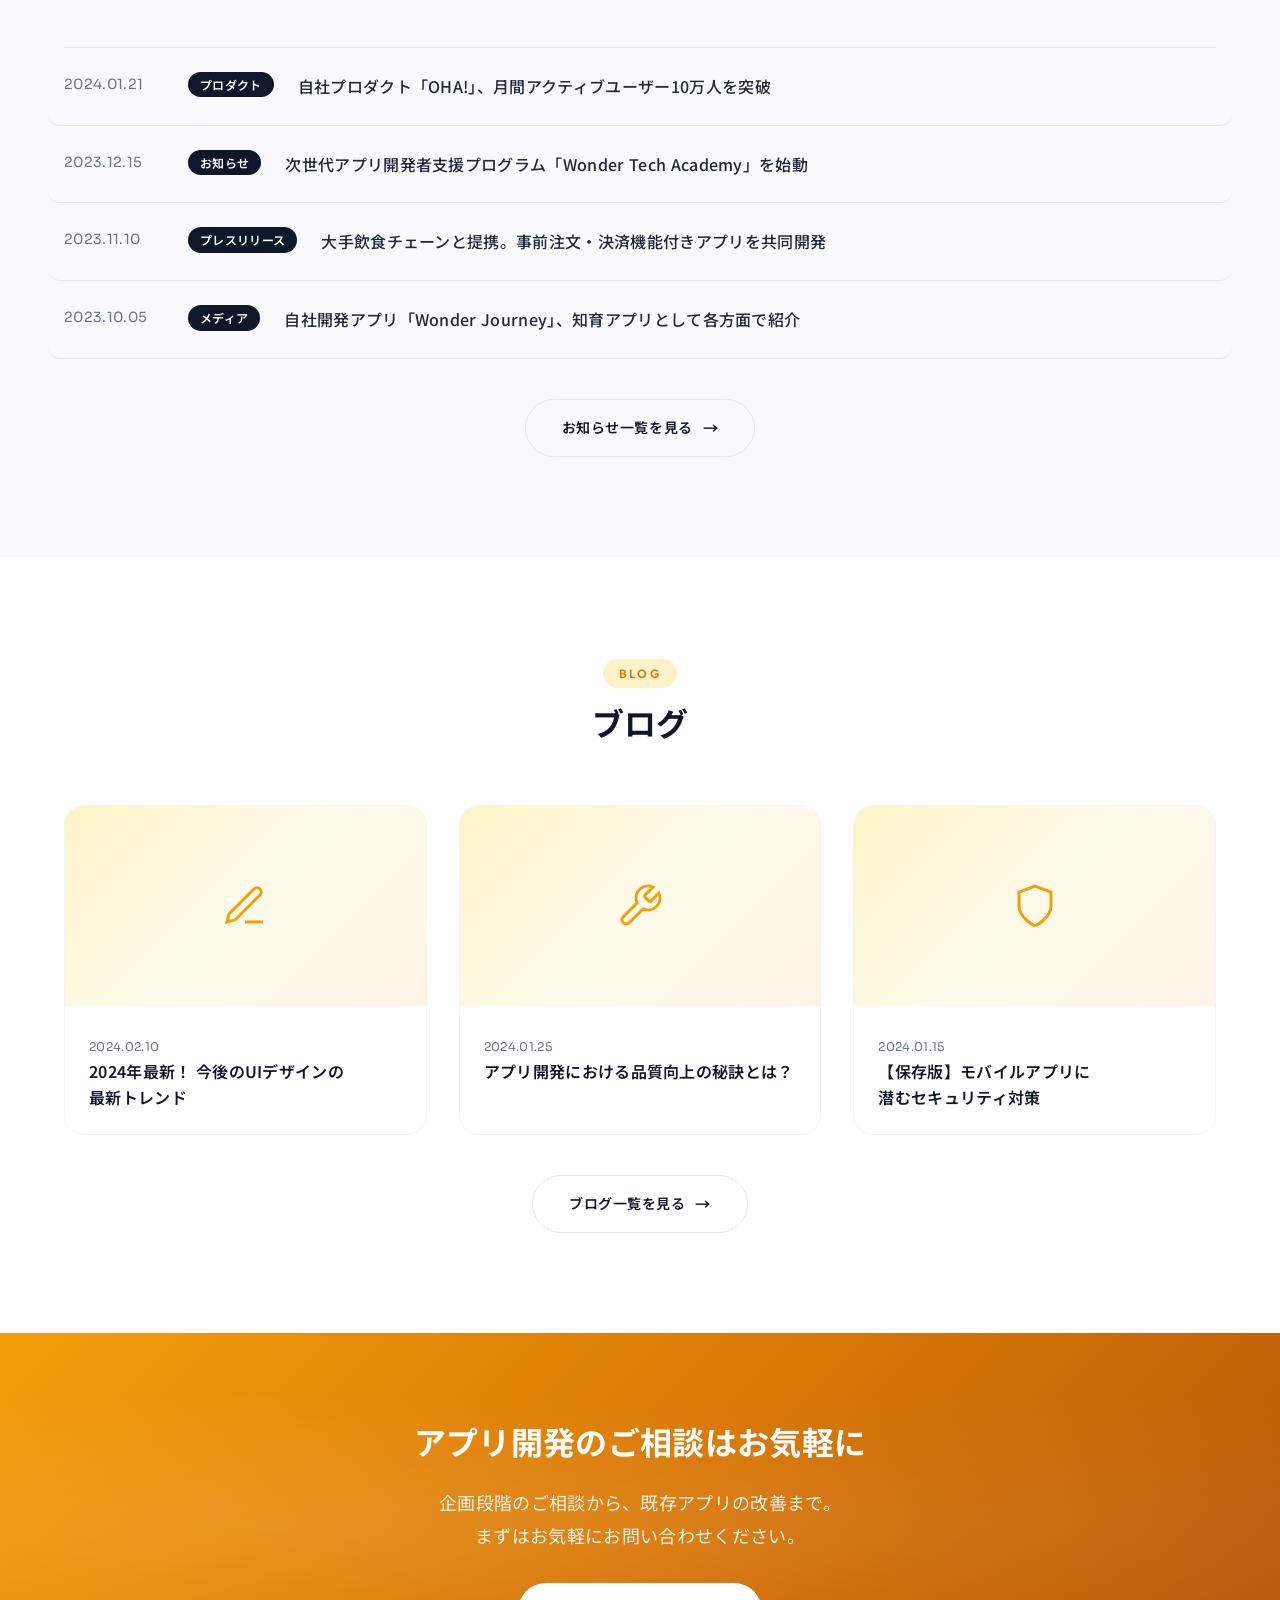
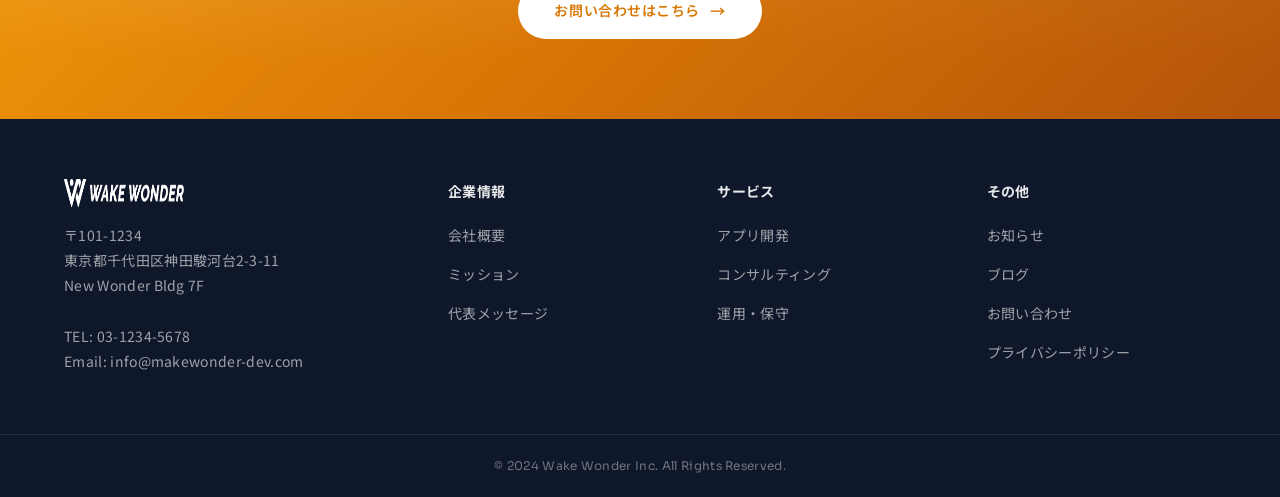
==== commit b41a5be7: "fix: SP版375px向けに各テキストの改行位置を自然な位置に調整" ====
--- a/index.html
+++ b/index.html
@@ -88,7 +88,7 @@
             想像を超える<span class="accent">驚き</span>を、<br>あなたのビジネスに。
           </h1>
           <p class="hero-description">
-            アプリ開発の企画からリリース後の運用まで、一貫してサポート。<br class="pc-only">中小企業・スタートアップのDXを支えるパートナーです。
+            アプリ開発の企画からリリース後の運用まで、<br>一貫してサポート。<br class="pc-only">中小企業・スタートアップの<br class="sp-only">DXを支えるパートナーです。
           </p>
           <div class="hero-buttons">
             <a href="contact.html" class="btn btn-primary btn-arrow">お問い合わせ</a>
@@ -211,7 +211,7 @@
           <div class="strength-item">
             <div class="strength-item__number">1</div>
             <div>
-              <h3 class="strength-item__title">伴走型の手厚い一貫サポート</h3>
+              <h3 class="strength-item__title">伴走型の手厚い<br class="sp-only">一貫サポート</h3>
               <p class="strength-item__text">アイデア段階からリリース後の運用まで、全て自社で一貫して行います。ビジネスパートナーとして伴走し、最適な解決策を共に追求します。</p>
             </div>
           </div>
@@ -232,7 +232,7 @@
           <div class="strength-item">
             <div class="strength-item__number">4</div>
             <div>
-              <h3 class="strength-item__title">多面的な理解とカスタマイズ対応</h3>
+              <h3 class="strength-item__title">多面的な理解と<br class="sp-only">カスタマイズ対応</h3>
               <p class="strength-item__text">業種や業態特有のニーズをきめ細かく理解し、最新の市場動向を加味したオーダーメイドのソリューションを提案します。</p>
             </div>
           </div>
@@ -362,7 +362,7 @@
     <!-- CTA -->
     <section class="cta">
       <div class="container fade-in">
-        <h2 class="cta__title">アプリ開発のご相談はお気軽に</h2>
+        <h2 class="cta__title">アプリ開発の<br class="sp-only">ご相談はお気軽に</h2>
         <p class="cta__text">企画段階のご相談から、既存アプリの改善まで。<br>まずはお気軽にお問い合わせください。</p>
         <a href="contact.html" class="btn btn-arrow">お問い合わせはこちら</a>
       </div>
--- a/css/style.css
+++ b/css/style.css
@@ -1686,15 +1686,7 @@
   }
 
   .service-detail__image {
-    min-height: 120px;
-    padding: 24px;
-    flex: none;
-    width: 100%;
-  }
-
-  .service-detail__image svg {
-    width: 56px;
-    height: 56px;
+    display: none;
   }
 
   /* Product */
